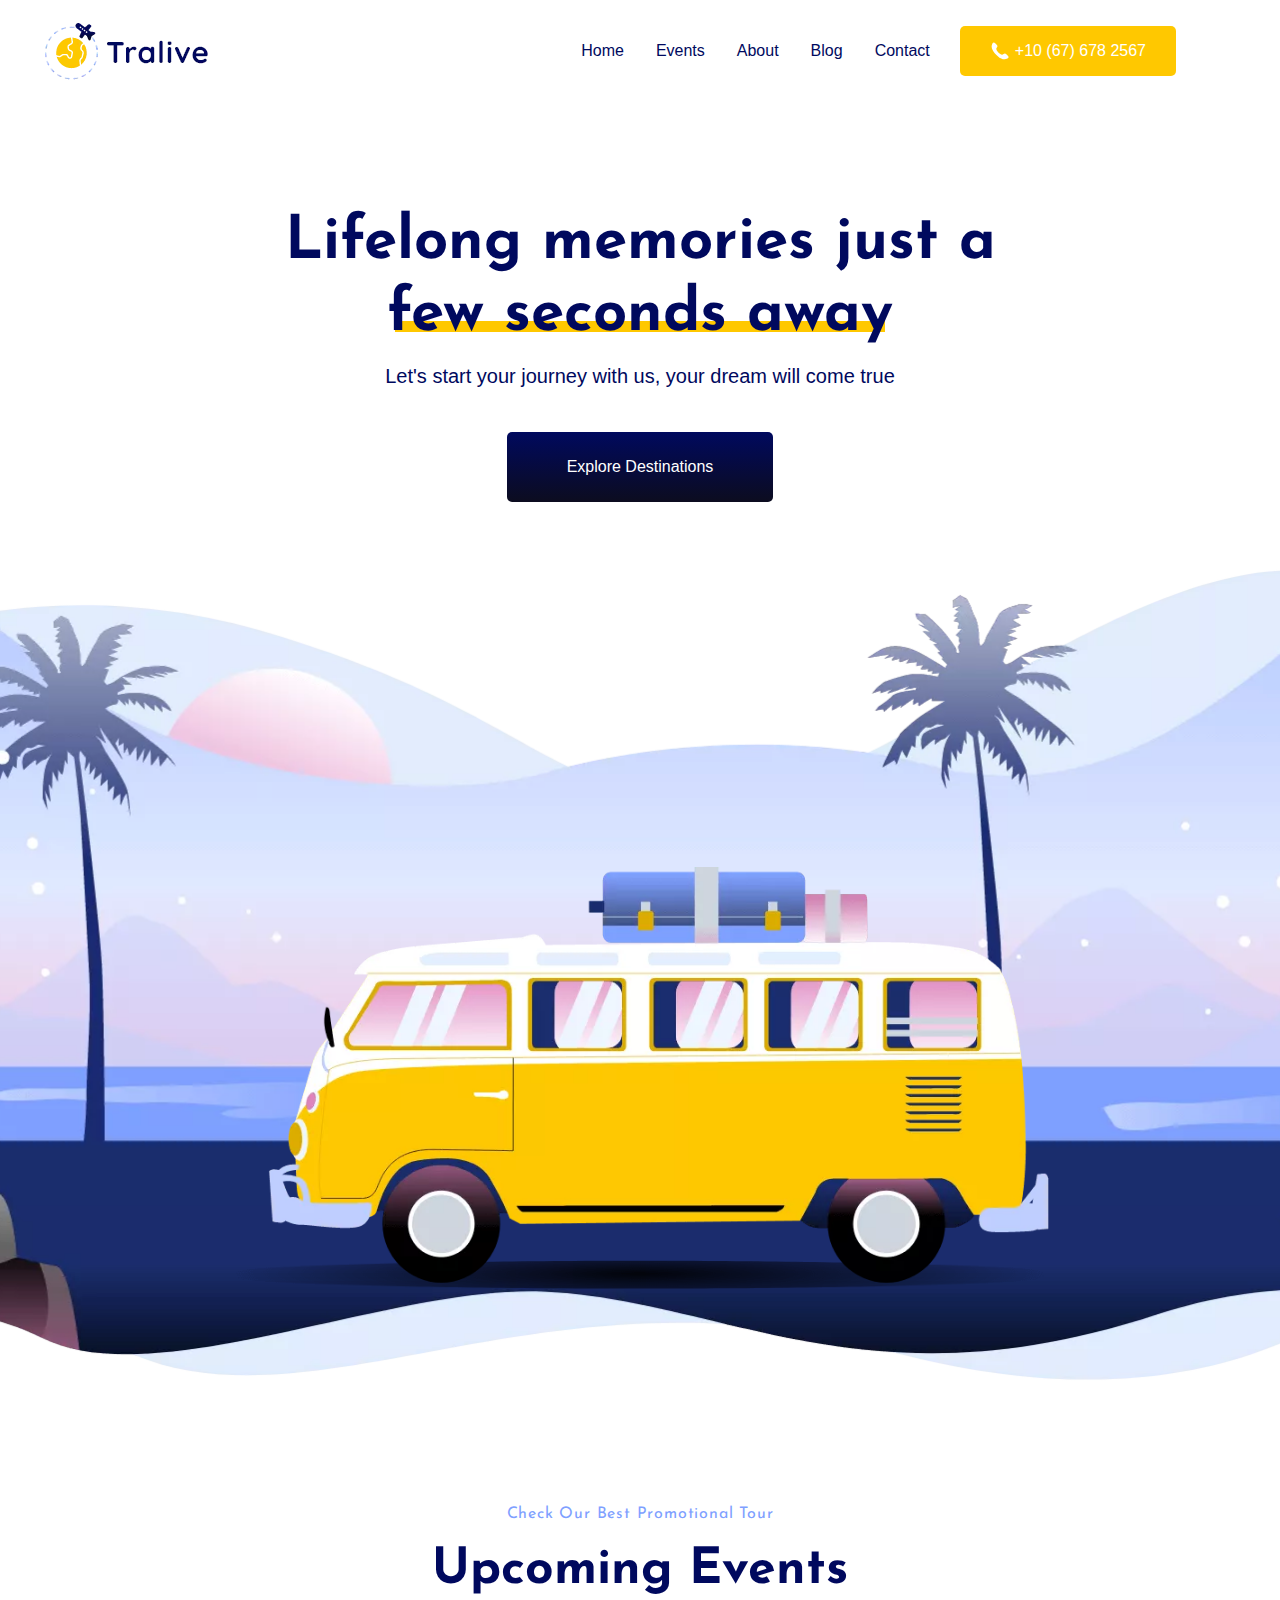
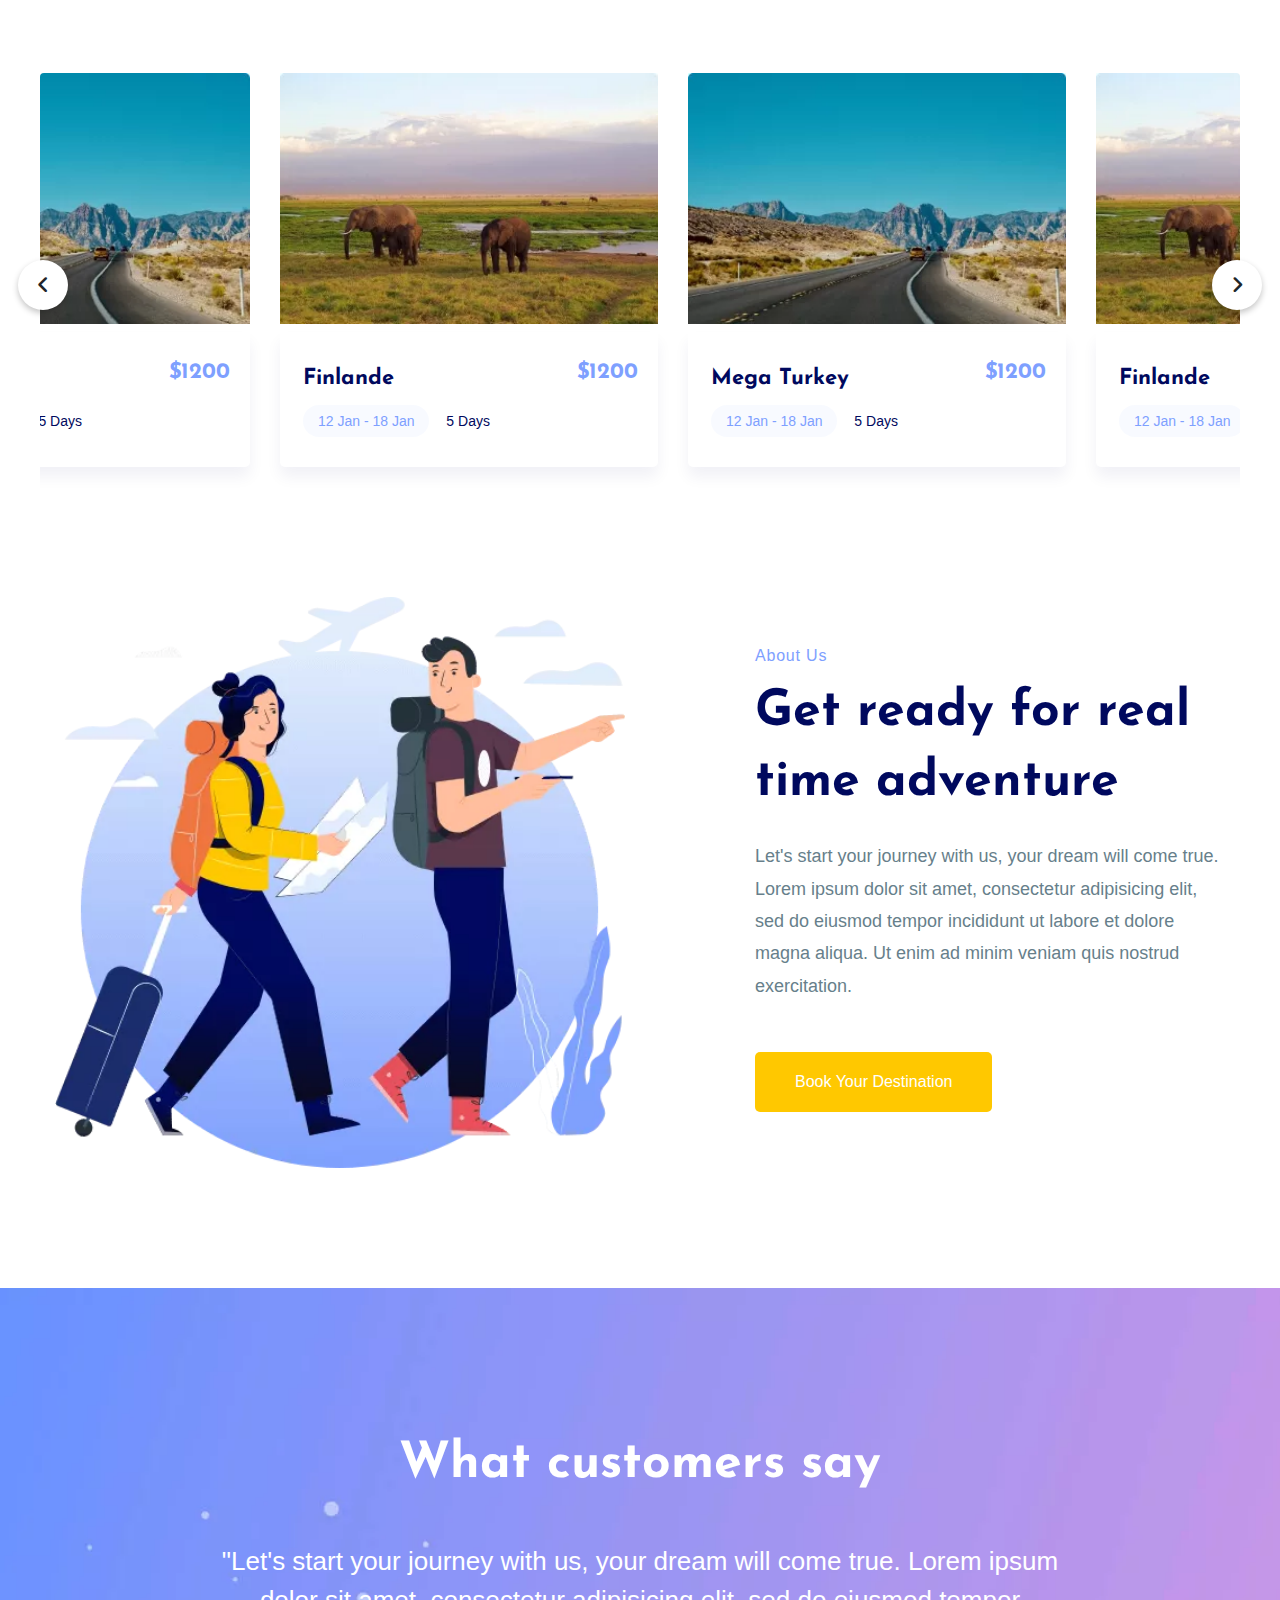
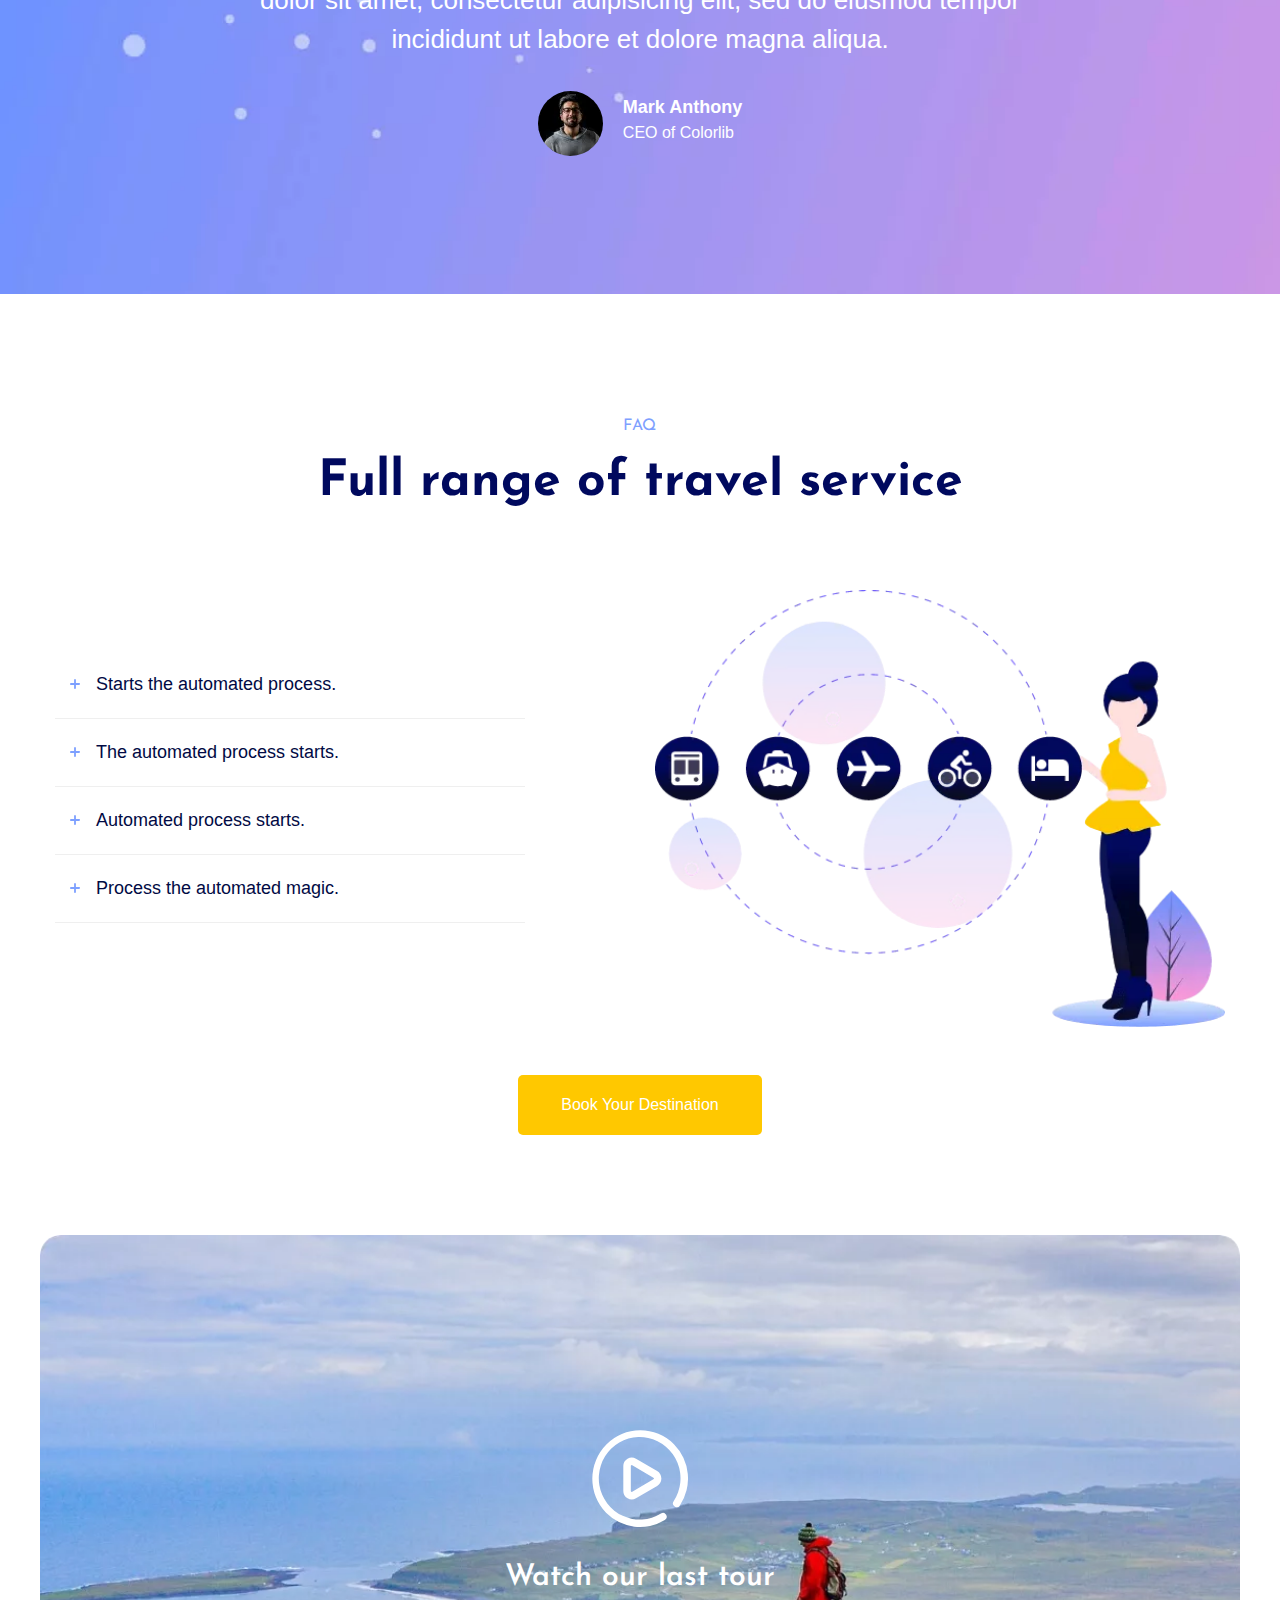
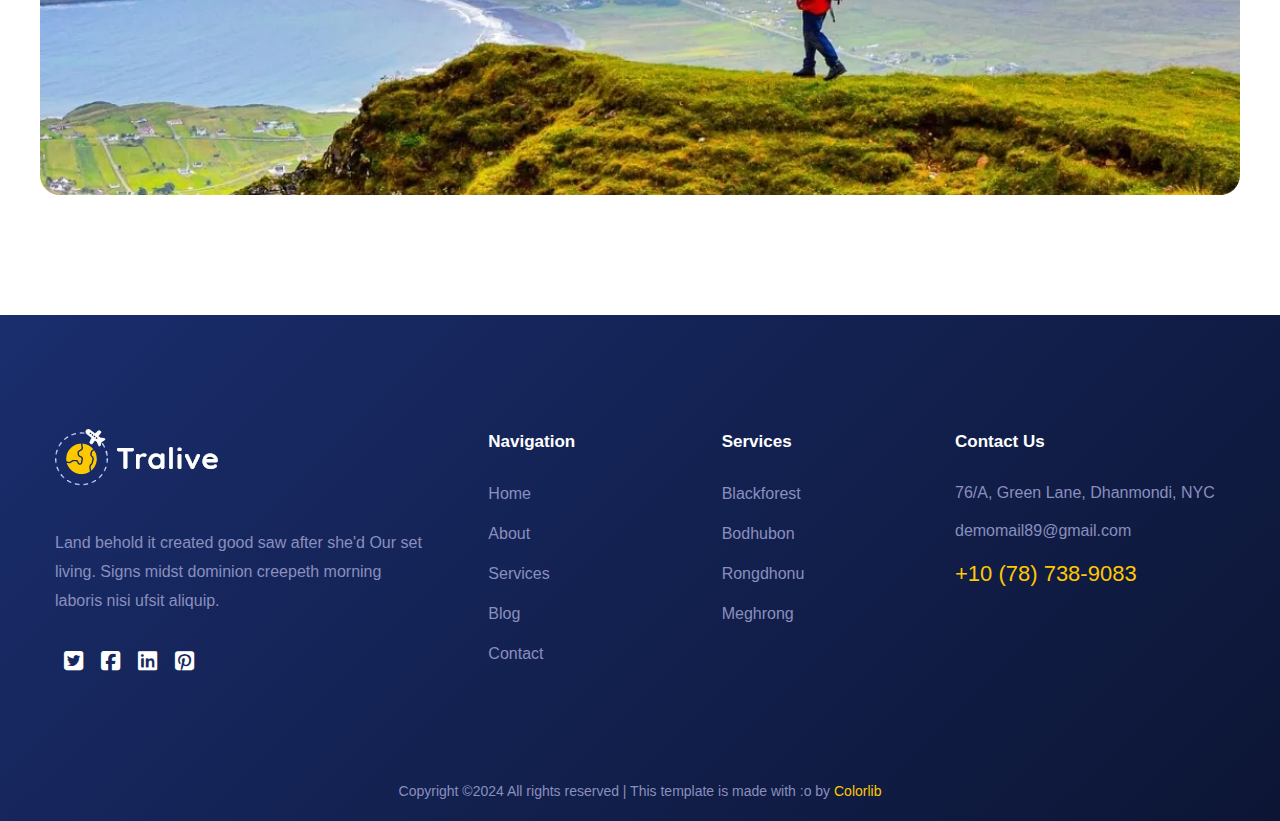
==== index.html @ 699eca8c "Add files via upload" ====
<!DOCTYPE html>
<html lang="en">
  <head>
    <meta charset="UTF-8" />
    <meta name="viewport" content="width=device-width, initial-scale=1.0" />
    <link rel="preconnect" href="https://fonts.googleapis.com" />
    <link rel="preconnect" href="https://fonts.gstatic.com" crossorigin />
    <link
      rel="stylesheet"
      href="https://cdnjs.cloudflare.com/ajax/libs/font-awesome/6.3.0/css/all.min.css"
    />
    <link
      href="https://fonts.googleapis.com/css2?family=Josefin+Sans:ital,wght@0,100..700;1,100..700&display=swap"
      rel="stylesheet"
    />
    <link rel="stylesheet" href="./assets/scss/main.css" />
    <title>Portfolio</title>
  </head>
  <body>
    <div class="mfp-bg"></div>
    <header>
      <div class="headerContainer">
        <div class="logoContainer">
          <img src="./assets/img/logo.png" alt="logo" />
        </div>
        <nav class="padding">
          <ul class="navigation">
            <li><a href="./index.html">Home</a></li>
            <li><a href="./events.html">Events</a></li>
            <li><a href="./about.html">About</a></li>
            <li><a href="./blog.html">Blog</a></li>
            <li><a href="./contact.html">Contact</a></li>
            <li class="buttonHeader">
              <a href="#" class="headerBtn"
                ><img
                  src="./assets/svg/phone.svg"
                  alt=""
                />+10 (67) 678 2567</a
              >
            </li>
          </ul>
        </nav>
      </div>
    </header>
    <main>
      <section class="hero">
        <div class="heroContent">
          <h1>
            Lifelong memories just a
            <div class="yellowBottom">few seconds away</div>
          </h1>
          <p>Let's start your journey with us, your dream will come true</p>
          <button class="btn sliderBtn">Explore Destinations</button>
        </div>
        <div class="slider">
          <div class="container">
            <div class="carSpace">
              <img src="./assets/img/car.png" alt="car" />
            </div>
          </div>
        </div>
        <div class="container">
          <div class="events">
            <div class="eventsTitle">
              <span>Check our best promotional tour</span>
              <h2>Upcoming Events</h2>
            </div>
            <div class="wrapper">
              <i id="left" class="fa-solid fa-angle-left"></i>
              <ul class="carousel">
                <li class="card">
                  <div class="swiperImg">
                    <img src="./assets/img/services1.jpg" alt="service" />
                  </div>
                  <div class="swiperContent">
                    <div class="swiperTop">
                      <h3>
                        <a href="./events.html">Mega Turkey</a>
                      </h3>
                      <span class="price">$1200</span>
                    </div>
                    <p>
                      <a href="#">12 Jan - 18 Jan</a>
                      5 Days
                    </p>
                  </div>
                </li>
                <li class="card">
                  <div class="swiperImg">
                    <img src="./assets/img/services2.jpg" alt="service" />
                  </div>
                  <div class="swiperContent">
                    <div class="swiperTop">
                      <h3>
                        <a href="./events.html">Finlande</a>
                      </h3>
                      <span class="price">$1200</span>
                    </div>
                    <p>
                      <a href="#">12 Jan - 18 Jan</a>
                      5 Days
                    </p>
                  </div>
                </li>
                <li class="card">
                  <div class="swiperImg">
                    <img src="./assets/img/services3.jpg" alt="service" />
                  </div>
                  <div class="swiperContent">
                    <div class="swiperTop">
                      <h3>
                        <a href="./events.html">Spitzberg</a>
                      </h3>
                      <span class="price">$1200</span>
                    </div>
                    <p>
                      <a href="#">12 Jan - 18 Jan</a>
                      5 Days
                    </p>
                  </div>
                </li>
                <li class="card">
                  <div class="swiperImg">
                    <img src="./assets/img/services1.jpg" alt="service" />
                  </div>
                  <div class="swiperContent">
                    <div class="swiperTop">
                      <h3>
                        <a href="./events.html">Mega Turkey</a>
                      </h3>
                      <span class="price">$1200</span>
                    </div>
                    <p>
                      <a href="#">12 Jan - 18 Jan</a>
                      5 Days
                    </p>
                  </div>
                </li>
                <li class="card">
                  <div class="swiperImg">
                    <img src="./assets/img/services2.jpg" alt="service" />
                  </div>
                  <div class="swiperContent">
                    <div class="swiperTop">
                      <h3>
                        <a href="./events.html">Finlande</a>
                      </h3>
                      <span class="price">$1200</span>
                    </div>
                    <p>
                      <a href="#">12 Jan - 18 Jan</a>
                      5 Days
                    </p>
                  </div>
                </li>
                <li class="card">
                  <div class="swiperImg">
                    <img src="./assets/img/services3.jpg" alt="service" />
                  </div>
                  <div class="swiperContent">
                    <div class="swiperTop">
                      <h3>
                        <a href="./events.html">Spitzberg</a>
                      </h3>
                      <span class="price">$1200</span>
                    </div>
                    <p>
                      <a href="#">12 Jan - 18 Jan</a>
                      5 Days
                    </p>
                  </div>
                </li>
                <li class="card">
                  <div class="swiperImg">
                    <img src="./assets/img/services1.jpg" alt="service" />
                  </div>
                  <div class="swiperContent">
                    <div class="swiperTop">
                      <h3>
                        <a href="./events.html">Mega Turkey</a>
                      </h3>
                      <span class="price">$1200</span>
                    </div>
                    <p>
                      <a href="#">12 Jan - 18 Jan</a>
                      5 Days
                    </p>
                  </div>
                </li>
                <li class="card">
                  <div class="swiperImg">
                    <img src="./assets/img/services2.jpg" alt="service" />
                  </div>
                  <div class="swiperContent">
                    <div class="swiperTop">
                      <h3>
                        <a href="./events.html">Finlande</a>
                      </h3>
                      <span class="price">$1200</span>
                    </div>
                    <p>
                      <a href="#">12 Jan - 18 Jan</a>
                      5 Days
                    </p>
                  </div>
                </li>
              </ul>
              <i id="right" class="fa-solid fa-angle-right"></i>
            </div>
          </div>
        </div>
      </section>
      <section class="about">
        <div class="container">
          <div class="aboutImgContainer padding">
            <img src="./assets/img/about.png" alt="" />
          </div>
          <div class="aboutContent padding">
            <div class="sectionTitle">
              <span>About Us</span>
              <h2>Get ready for real time adventure</h2>
            </div>
            <div class="sectionCaption">
              <p>
                Let's start your journey with us, your dream will come true.
                Lorem ipsum dolor sit amet, consectetur adipisicing elit, sed do
                eiusmod tempor incididunt ut labore et dolore magna aliqua. Ut
                enim ad minim veniam quis nostrud exercitation.
              </p>
              <a href="./about.html" class="btn aboutBtn"
                >Book Your Destination</a
              >
            </div>
          </div>
        </div>
      </section>
      <section class="testimonial">
        <div class="container">
          <div class="itemPerson">
            <div class="testimonialTop">
              <h2>What customers say</h2>
              <p>
                "Let's start your journey with us, your dream will come true.
                Lorem ipsum dolor sit amet, consectetur adipisicing elit, sed do
                eiusmod tempor incididunt ut labore et dolore magna aliqua.
              </p>
            </div>
            <div class="testimonialPerson">
              <div class="personContainer">
                <img src="./assets/img/founder-img.png" alt="person" />
              </div>
              <div class="personText">
                <span>Mark Anthony</span>
                <p>CEO of Colorlib</p>
              </div>
            </div>
          </div>
        </div>
      </section>
      <section class="faq">
        <div class="container">
          <div class="faqTop"> 
            <span>FAQ</span>
            <h2>Full range of travel service</h2>
          </div>
          <div class="faqBottom">
            <div class="collapses padding">
              <a class="collapsible"><img src="./assets/svg/plus-svgrepo-com.svg" class="plus" alt="plus"><img src="./assets/svg/minus.svg" alt="plus" class="icon">Starts the automated process.</a>
              <div class="content">
                <p>
                  The automated process starts as soon as
                  your clothes go into the machine. Duis cursus, mi
                  quis viverra ornare.
                </p>
              </div>
              <a class="collapsible"><img src="./assets/svg/plus-svgrepo-com.svg" class="plus" alt="plus"><img src="./assets/svg/minus.svg" alt="plus" class="icon">The automated process starts.</a>
              <div class="content">
                <p>
                  The automated process starts as soon as
                  your clothes go into the machine. Duis cursus, mi
                  quis viverra ornare.
                </p>
              </div>
              <a class="collapsible"><img src="./assets/svg/plus-svgrepo-com.svg" class="plus" alt="plus"><img src="./assets/svg/minus.svg" alt="plus" class="icon">Automated process starts.</a>
              <div class="content">
                <p>
                  The automated process starts as soon as
                  your clothes go into the machine. Duis cursus, mi
                  quis viverra ornare.
                </p>
              </div>
              <a class="collapsible"><img src="./assets/svg/plus-svgrepo-com.svg" class="plus" alt="plus"><img src="./assets/svg/minus.svg" alt="plus" class="icon">Process the automated magic.</a>
              <div class="content">
                <p>
                  The automated process starts as soon as
                  your clothes go into the machine. Duis cursus, mi
                  quis viverra ornare.
                </p>
              </div>
            </div>
            <div class="faqBg padding">
              <img src="./assets/img/about2.png" alt="faqBg">
            </div>
          </div>
          <div class="faqBtn">
            <a href="./about.html" class="btn aboutBtn">Book Your Destination</a>
          </div>
        </div>
      </section>
      <section class="video">
        <iframe id="videoFrame" title="YouTube video player" frameborder="0" allow="accelerometer; autoplay; clipboard-write; encrypted-media; gyroscope; picture-in-picture; web-share" allowfullscreen></iframe>        <div class="container">
          <div class="videoContainer">
            <div class="videoContent">
              <div class="videoIcon">
                <img class="videoImg" src="./assets/svg/play-butto.svg" alt="play" >
              </div>
              <h3>Watch our last tour</h3>
            </div>
          </div>
        </div>
      </section>
      <footer>
        <div class="container">
          <div class="footerTop">
            <div class="footerFirst padding">
              <div class="footerFirstTop">
                <div class="logoFooterContainer">
                  <img src="./assets/img/logo2_footer.png" alt="logo" />
                </div>
                <p>
                  Land behold it created good saw after she'd Our set living.
                  Signs midst dominion creepeth morning laboris nisi ufsit
                  aliquip.
                </p>
              </div>
              <nav class="footerSocials">
                <ul>
                  <li>
                    <a href="#"><i class="fab fa-twitter-square"></i></a>
                  </li>
                  <li>
                    <a href="#"><i class="fab fa-facebook-square"></i></a>
                  </li>
                  <li>
                    <a href="#"><i class="fab fa-linkedin"></i></a>
                  </li>
                  <li>
                    <a href="#"><i class="fab fa-pinterest-square"></i></a>
                  </li>
                </ul>
              </nav>
            </div>
            <div class="footerMiddle footerSecond padding">
              <h4>Navigation</h4>
              <nav>
                <ul>
                  <li><a href="#">Home</a></li>
                  <li><a href="#">About</a></li>
                  <li><a href="#">Services</a></li>
                  <li><a href="#">Blog</a></li>
                  <li><a href="#">Contact</a></li>
                </ul>
              </nav>
            </div>
            <div class="footerMiddle footerThird padding">
              <h4>Services</h4>
              <nav>
                <ul>
                  <li><a href="#">Blackforest</a></li>
                  <li><a href="#">Bodhubon</a></li>
                  <li><a href="#">Rongdhonu</a></li>
                  <li><a href="#">Meghrong</a></li>
                </ul>
              </nav>
            </div>
            <div class="footerLast padding">
              <div class="footerTitle">
                <h4>Contact Us</h4>
                <p>76/A, Green Lane, Dhanmondi, NYC</p>
                <p>demomail89@gmail.com</p>
                <a href="#">+10 (78) 738-9083</a>
              </div>
            </div>
          </div>
          <div class="footerBottom padding">
            <div class="container">
              <p>
                Copyright ©2024 All rights reserved | This template is made with
                :o by <a href="#">Colorlib</a>
              </p>
            </div>
          </div>
        </div>
      </footer>
    </main>
    <script src="./assets/js/collapse.js"></script>
    <script src="./assets/js/main.js"></script>
  </body>
</html>
---- assets/scss/main.css ----
* {
  margin: 0;
  padding: 0;
  box-sizing: border-box;
  list-style: none;
  text-decoration: none;
  font-family: "Josefin Sans", sans-serif;
}

body {
  font-size: 1rem;
  font-weight: 400;
  line-height: 1.5;
  color: #212529;
}

.padding {
  padding: 0 15px;
}

h4 {
  font-family: "Roboto", sans-serif;
}

p {
  font-family: "Roboto", sans-serif;
  color: #677F8B;
  font-size: 16px;
  line-height: 30px;
  margin-bottom: 15px;
  font-weight: normal;
  line-height: 1.4;
}

a {
  font-family: "Roboto", sans-serif;
}

.container {
  width: 100%;
  padding: 0 15px;
}
@media (min-width: 576px) {
  .container {
    max-width: 540px;
    padding: 0 0;
  }
}
@media (min-width: 768px) {
  .container {
    max-width: 720px;
  }
}
@media (min-width: 992px) {
  .container {
    max-width: 960px;
  }
}
@media (min-width: 1200px) {
  .container {
    max-width: 1200px;
  }
}

header .headerContainer {
  padding: 10px 15px;
  display: flex;
  justify-content: space-between;
  align-items: center;
}
@media (min-width: 767px) {
  header .headerContainer {
    padding: 10px 65px;
  }
}
@media (min-width: 991px) {
  header .headerContainer {
    padding: 0 30px;
  }
}
@media (min-width: 1200px) {
  header .headerContainer {
    padding: 0 45px;
  }
}
header .headerContainer .logoContainer {
  width: 16.6666666667%;
  display: flex;
  align-items: center;
}
header .headerContainer nav {
  width: 83.3333333333%;
}
header .headerContainer nav .navigation {
  justify-content: end;
  margin-right: 30px;
  align-items: center;
  display: none;
}
@media (min-width: 991px) {
  header .headerContainer nav .navigation {
    display: flex;
  }
}
header .headerContainer nav .navigation li {
  margin: 0 14px;
}
header .headerContainer nav .navigation li a {
  color: #00095E;
  font-weight: 500;
  padding: 39px 2px;
  display: block;
  font-size: 16px;
  transition: all 0.3s ease-out 0s;
}
header .headerContainer nav .navigation li .headerBtn {
  display: flex !important;
  align-items: center !important;
  gap: 5px;
  color: #fff !important;
  font-size: 16px !important;
  font-weight: 500 !important;
  border-radius: 5px;
  padding: 13px 30px !important;
  background: #FFC800;
}
header .headerContainer nav .navigation li .headerBtn img {
  filter: invert(100%);
  width: 20px;
  height: 20px;
}

.hero {
  display: flex;
  justify-content: center;
  align-items: center;
  flex-direction: column;
}
.hero .heroContent {
  padding-top: 105px;
  text-align: center;
  width: 80%;
}
.hero .heroContent h1 {
  color: #00095E;
  font-size: 22px;
  font-weight: 700;
  margin-bottom: 1px;
  line-height: 1.3;
}
@media (min-width: 575px) {
  .hero .heroContent h1 {
    font-size: 40px;
    line-height: 1.4;
  }
}
@media (min-width: 991px) {
  .hero .heroContent h1 {
    font-size: 50px;
    line-height: 1.2;
  }
}
@media (min-width: 1200px) {
  .hero .heroContent h1 {
    font-size: 60px;
  }
}
.hero .heroContent h1 .yellowBottom {
  position: relative;
  display: inline-block;
  margin-bottom: 0.5rem;
  margin-left: 0;
}
.hero .heroContent h1 .yellowBottom::before {
  position: absolute;
  content: "";
  height: 11px;
  background: #FFC800;
  width: 97%;
  display: inline-block;
  top: 58%;
  z-index: -1;
  text-align: center;
  left: 0;
  right: 0;
  margin: 0 auto;
}
.hero .heroContent p {
  font-size: 15px;
  color: #00095E;
  margin-bottom: 40px;
  font-weight: 400;
  line-height: 1.6;
  font-family: "Roboto", sans-serif;
}
@media (min-width: 575px) {
  .hero .heroContent p {
    font-size: 20px;
  }
}
.hero .heroContent .sliderBtn {
  background: linear-gradient(to bottom, #00095e 0%, #0c0c1f 100%);
  padding: 35px 60px;
}
.hero .slider {
  width: 100%;
  background-image: url(../img/h1_hero1.png);
  background-repeat: no-repeat;
  background-position: top center;
  background-size: cover;
  height: 300px;
  display: flex;
  justify-content: center;
  align-items: end;
}
@media (min-width: 767px) {
  .hero .slider {
    height: 400px;
  }
}
@media (min-width: 991px) {
  .hero .slider {
    height: 550px;
  }
}
@media (min-width: 1200px) {
  .hero .slider {
    height: 880px;
  }
}
.hero .slider .container {
  width: 66.6666666667%;
}
.hero .slider .container .carSpace {
  animation: nudge 10s linear infinite alternate;
  padding-bottom: 10%;
}
.hero .slider .container .carSpace img {
  width: 100%;
}

@keyframes nudge {
  0%, 100% {
    transform: translate(0, 0);
  }
  50% {
    transform: translate(-100px, 0);
  }
  80% {
    transform: translate(100px, 0);
  }
}
.btn {
  background: #FFC800;
  font-family: "Roboto", sans-serif;
  text-transform: inherit !important;
  padding: 30px 43px;
  color: #fff !important;
  cursor: pointer;
  display: inline-block;
  font-size: 16px !important;
  font-weight: 500 !important;
  border-radius: 5px;
  line-height: 1;
  line-height: 0;
  cursor: pointer;
  transition: color 0.4s linear;
  position: relative;
  z-index: 1;
  border: 0;
  overflow: hidden;
}

.container {
  display: flex;
  justify-content: center;
}
.container .events {
  width: 100%;
  display: flex;
  flex-direction: column;
  padding-top: 120px;
  padding-bottom: 100px;
}
.container .events .eventsTitle {
  display: flex;
  align-items: center;
  flex-direction: column;
  margin-bottom: 45px;
}
.container .events .eventsTitle span {
  color: #7EA0FF;
  font-size: 16px;
  font-weight: 400;
  margin-bottom: 10px;
  text-transform: capitalize;
  display: inline-block;
  letter-spacing: 0.05em;
}
.container .events .eventsTitle h2 {
  font-size: 50px;
  display: block;
  font-weight: 700;
  line-height: 1.4;
  margin-bottom: 22px;
  color: #00095E;
}

.container .events .wrapper {
  position: relative;
}
.container .events .wrapper i {
  top: 50%;
  height: 50px;
  width: 50px;
  cursor: pointer;
  font-size: 1.25rem;
  position: absolute;
  text-align: center;
  line-height: 50px;
  background: #fff;
  border-radius: 50%;
  box-shadow: 0 3px 6px rgba(0, 0, 0, 0.23);
  transform: translateY(-50%);
  transition: transform 0.1s linear;
}
.container .events .wrapper i:active {
  transform: translateY(-50%) scale(0.85);
}
.container .events .wrapper i:first-child {
  left: -22px;
  z-index: 999;
}
.container .events .wrapper i:last-child {
  right: -22px;
}
.container .events .wrapper .carousel {
  display: grid;
  grid-auto-flow: column;
  overflow-x: auto;
  scroll-snap-type: x mandatory;
  gap: 30px;
  border-radius: 4px;
  scroll-behavior: smooth;
  scrollbar-width: none;
  grid-auto-columns: 100%;
}
@media (min-width: 767px) {
  .container .events .wrapper .carousel {
    grid-auto-columns: 50%;
  }
}
@media (min-width: 991px) {
  .container .events .wrapper .carousel {
    grid-auto-columns: calc(33.3333333333% - 22px);
  }
}
.container .events .wrapper .carousel .card {
  scroll-snap-align: start;
  margin-bottom: 30px !important;
  background: #fff;
  cursor: pointer;
  flex-direction: column;
}
.container .events .wrapper .carousel .card .swiperImg {
  border-radius: 5px 5px 0px 0px;
}
.container .events .wrapper .carousel .card .swiperImg img {
  width: 100%;
  background-size: cover;
  transform: scale(1);
}
.container .events .wrapper .carousel .card .swiperContent {
  border-radius: 0px 0px 5px 5px;
  padding: 30px 20px 30px 23px;
  box-shadow: 0 10px 15px rgba(0, 9, 94, 0.06);
  transition: all 0.3s ease-out 0s;
}
.container .events .wrapper .carousel .card .swiperContent .swiperTop {
  display: flex;
  justify-content: space-between;
}
.container .events .wrapper .carousel .card .swiperContent .swiperTop h3 {
  font-family: "Josefin Sans", sans-serif;
  color: #00095E;
  margin-top: 0px;
  font-style: normal;
  font-weight: 500;
}
.container .events .wrapper .carousel .card .swiperContent .swiperTop h3 a {
  color: #00095E;
  font-family: "Josefin Sans", sans-serif;
  font-size: 22px;
  font-weight: 700;
  margin-bottom: 10px;
  display: block;
}
.container .events .wrapper .carousel .card .swiperContent .swiperTop .price {
  font-size: 22px;
  font-weight: 700;
  color: #7EA0FF;
  line-height: 1;
}
.container .events .wrapper .carousel .card .swiperContent p {
  color: #00095E;
  font-size: 14px;
  font-weight: 500;
  margin: 0;
  padding: 0;
  line-height: 1.4;
}
.container .events .wrapper .carousel .card .swiperContent p a {
  color: #7EA0FF;
  background: rgba(126, 160, 255, 0.05);
  font-size: 14px;
  display: inline-block;
  font-weight: 500;
  line-height: 1;
  margin: 0;
  padding: 9px 15px;
  border-radius: 19px;
  margin-right: 13px;
}

.about {
  display: flex;
  justify-content: center;
  padding-bottom: 120px;
}
.about .container {
  display: flex;
  flex-direction: column;
  flex-wrap: wrap;
  justify-content: space-between;
  align-items: center;
  gap: 30px;
}
@media (min-width: 991px) {
  .about .container {
    flex-direction: row;
    gap: 0;
  }
}
.about .container .aboutImgContainer {
  width: 100%;
  display: flex;
  justify-content: center;
}
@media (min-width: 991px) {
  .about .container .aboutImgContainer {
    width: 50%;
  }
}
.about .container .aboutImgContainer img {
  width: 83.3333333333%;
}
@media (min-width: 991px) {
  .about .container .aboutImgContainer img {
    width: 100%;
  }
}
.about .container .aboutContent {
  width: 100%;
}
@media (min-width: 991px) {
  .about .container .aboutContent {
    width: 50%;
  }
}
@media (min-width: 1200px) {
  .about .container .aboutContent {
    width: 41.6666666667%;
  }
}
.about .container .aboutContent .sectionTitle span {
  color: #7EA0FF;
  font-size: 16px;
  font-weight: 400;
  margin-bottom: 10px;
  text-transform: capitalize;
  display: inline-block;
  letter-spacing: 0.05em;
  font-family: "Roboto", sans-serif;
}
.about .container .aboutContent .sectionTitle h2 {
  font-size: 24px;
  display: block;
  font-weight: 700;
  line-height: 1.4;
  margin-bottom: 22px;
  color: #00095E;
}
@media (min-width: 575px) {
  .about .container .aboutContent .sectionTitle h2 {
    font-size: 31px;
  }
}
@media (min-width: 767px) {
  .about .container .aboutContent .sectionTitle h2 {
    font-size: 43px;
  }
}
@media (min-width: 991px) {
  .about .container .aboutContent .sectionTitle h2 {
    font-size: 41px;
  }
}
@media (min-width: 1200px) {
  .about .container .aboutContent .sectionTitle h2 {
    font-size: 50px;
  }
}
.about .container .aboutContent .sectionCaption p {
  font-size: 18px;
  font-weight: 400;
  line-height: 1.8;
  margin-bottom: 50px;
  font-family: "Roboto", sans-serif;
  color: #677F8B;
}
.about .container .aboutContent .sectionCaption .aboutBtn {
  padding: 30px 40px;
}

.testimonial {
  background-image: url(../img/section_bg1.jpg);
  background-size: cover;
  background-repeat: no-repeat;
  position: relative;
  padding-top: 90px;
  padding-bottom: 70px;
  display: flex;
  justify-content: center;
  align-items: center;
}
@media (min-width: 768px) {
  .testimonial {
    padding-top: 139px;
    padding-bottom: 130px;
  }
}
.testimonial .container {
  display: flex;
  justify-content: center;
}
.testimonial .container .itemPerson {
  width: 80%;
  text-align: center;
  display: flex;
  justify-content: center;
  flex-direction: column;
  align-items: center;
}
.testimonial .container .itemPerson .testimonialTop {
  align-items: center;
  justify-content: center;
  display: flex;
  flex-direction: column;
}
.testimonial .container .itemPerson .testimonialTop h2 {
  font-size: 29px;
  margin-bottom: 20px;
  font-weight: 700;
  color: #fff;
}
@media (min-width: 575px) {
  .testimonial .container .itemPerson .testimonialTop h2 {
    font-size: 42px;
    margin-bottom: 30px;
  }
}
@media (min-width: 767px) {
  .testimonial .container .itemPerson .testimonialTop h2 {
    font-size: 50px;
    margin-bottom: 30px;
  }
}
@media (min-width: 991px) {
  .testimonial .container .itemPerson .testimonialTop h2 {
    margin-bottom: 40px;
  }
}
.testimonial .container .itemPerson .testimonialTop p {
  font-family: "Roboto", sans-serif;
  line-height: 1.5;
  margin-bottom: 32px;
  font-size: 15px;
  color: #fff;
  font-weight: 400;
  padding: 0px;
  margin-bottom: 30px;
}
@media (min-width: 767px) {
  .testimonial .container .itemPerson .testimonialTop p {
    font-size: 18px;
    margin-bottom: 40px;
    padding: 0 50px;
  }
}
@media (min-width: 991px) {
  .testimonial .container .itemPerson .testimonialTop p {
    font-size: 20px;
    margin-bottom: 32px;
  }
}
@media (min-width: 1200px) {
  .testimonial .container .itemPerson .testimonialTop p {
    font-size: 26px;
  }
}
.testimonial .container .itemPerson .testimonialPerson {
  display: flex;
  align-items: center;
}
.testimonial .container .itemPerson .testimonialPerson .personText {
  margin-left: 20px;
  text-align: left;
}
.testimonial .container .itemPerson .testimonialPerson .personText span {
  font-family: "Roboto", sans-serif;
  color: #fff;
  font-size: 26px;
  font-weight: 600;
  text-align: left;
}
@media (min-width: 575px) {
  .testimonial .container .itemPerson .testimonialPerson .personText span {
    font-size: 18px;
  }
}
.testimonial .container .itemPerson .testimonialPerson .personText p {
  color: #fff;
  width: 100%;
  font-weight: 500;
  line-height: 1.5;
  font-family: "Roboto", sans-serif;
  margin-bottom: 15px;
  font-size: 16px;
}

footer {
  display: flex;
  justify-content: center;
  background: linear-gradient(135deg, #1a2d6d 0%, #0c1534 100%);
}
footer .container {
  display: flex;
  flex-wrap: wrap;
}
footer .container .footerTop {
  display: flex;
  flex-wrap: wrap;
  justify-content: space-between;
  padding-top: 114px;
  padding-bottom: 45px;
}
footer .container .footerTop .footerFirst {
  width: 100%;
}
@media (min-width: 576px) {
  footer .container .footerTop .footerFirst {
    width: 66.6666666667%;
  }
}
@media (min-width: 768px) {
  footer .container .footerTop .footerFirst {
    width: 50%;
  }
}
@media (min-width: 992px) {
  footer .container .footerTop .footerFirst {
    width: 33.3333333333%;
  }
}
footer .container .footerTop .footerFirst .footerFirstTop .logoFooterContainer {
  margin-bottom: 35px;
}
footer .container .footerTop .footerFirst .footerFirstTop p {
  color: #8a8fbe;
  font-size: 16px;
  margin-bottom: 21px;
  line-height: 1.8;
}
footer .container .footerTop .footerFirst nav ul {
  display: flex;
}
footer .container .footerTop .footerFirst nav ul a {
  color: #fff;
  font-size: 22px;
  display: inline-block;
  text-align: center;
  padding: 9px;
  position: relative;
  top: 0;
  transition: all 0.4s ease-out 0s;
}
footer .container .footerTop .footerMiddle h4 {
  font-family: "Roboto", sans-serif;
  color: #fff;
  font-size: 17px;
  margin-bottom: 28px;
  font-weight: 700;
}
footer .container .footerTop .footerMiddle nav ul {
  display: flex;
  flex-direction: column;
}
footer .container .footerTop .footerMiddle nav ul li {
  margin-bottom: 15px;
}
footer .container .footerTop .footerMiddle nav ul li a {
  color: #8a8fbe;
  font-weight: 400;
  font-size: 16px;
  -webkit-text-decoration: underline transparent;
          text-decoration: underline transparent;
  transition: all 0.3s ease-out 0s;
}
footer .container .footerTop .footerSecond {
  width: 100%;
}
@media (min-width: 576px) {
  footer .container .footerTop .footerSecond {
    width: 50%;
  }
}
@media (min-width: 768px) {
  footer .container .footerTop .footerSecond {
    width: 33.3333333333%;
  }
}
@media (min-width: 992px) {
  footer .container .footerTop .footerSecond {
    width: 16.6666666667%;
  }
}
footer .container .footerTop .footerThird {
  width: 100%;
}
@media (min-width: 576px) {
  footer .container .footerTop .footerThird {
    width: 50%;
  }
}
@media (min-width: 768px) {
  footer .container .footerTop .footerThird {
    width: 33.3333333333%;
  }
}
@media (min-width: 992px) {
  footer .container .footerTop .footerThird {
    width: 16.6666666667%;
  }
}
footer .container .footerTop .footerLast {
  width: 100%;
  margin-bottom: 50px;
}
@media (min-width: 576px) {
  footer .container .footerTop .footerLast {
    width: 100%;
  }
}
@media (min-width: 768px) {
  footer .container .footerTop .footerLast {
    width: 33.3333333333%;
  }
}
@media (min-width: 992px) {
  footer .container .footerTop .footerLast {
    width: 25%;
  }
}
footer .container .footerTop .footerLast .footerTitle h4 {
  color: #fff;
  font-size: 17px;
  margin-bottom: 28px;
  font-weight: 700;
}
footer .container .footerTop .footerLast .footerTitle p {
  color: #8A8FBE;
  font-size: 16px;
  margin-bottom: 15px;
}
footer .container .footerTop .footerLast .footerTitle a {
  font-family: "Roboto", sans-serif;
  font-size: 22px !important;
  color: #FFC800 !important;
  margin-bottom: 0px;
  font-weight: 400 !important;
  display: block;
}
footer .container .footerBottom {
  padding-top: 45px;
  padding-bottom: 1px;
  width: 100%;
}
footer .container .footerBottom .container {
  display: flex;
  justify-content: center;
}
footer .container .footerBottom .container p {
  color: #8A8FBE;
  font-weight: 400;
  font-size: 14px;
  line-height: 2;
}
footer .container .footerBottom .container p a {
  color: #FFC800;
}

.faq {
  padding-top: 120px;
  padding-bottom: 100px;
  display: flex;
  justify-content: center;
}
.faq .container {
  display: flex;
  flex-direction: column;
  justify-content: space-between;
}
.faq .container .faqTop {
  text-align: center;
}
.faq .container .faqTop span {
  color: #7EA0FF;
  font-size: 16px;
  font-weight: 400;
  margin-bottom: 10px;
  text-transform: capitalize;
  display: inline-block;
  letter-spacing: 0.05em;
}
.faq .container .faqTop h2 {
  font-size: 24px;
  display: block;
  font-weight: 700;
  line-height: 1.4;
  margin-bottom: 22px;
  color: #00095E;
}
@media (min-width: 575px) {
  .faq .container .faqTop h2 {
    font-size: 31px;
  }
}
@media (min-width: 767px) {
  .faq .container .faqTop h2 {
    font-size: 43px;
  }
}
@media (min-width: 991px) {
  .faq .container .faqTop h2 {
    font-size: 41px;
  }
}
@media (min-width: 1200px) {
  .faq .container .faqTop h2 {
    font-size: 50px;
  }
}
.faq .container .faqBottom {
  display: flex;
  flex-wrap: wrap;
  justify-content: space-between;
}
.faq .container .faqBottom .faqBg {
  width: 100%;
  padding-top: 50px;
}
@media (min-width: 768px) {
  .faq .container .faqBottom .faqBg {
    width: 83.3333333333%;
  }
}
@media (min-width: 992px) {
  .faq .container .faqBottom .faqBg {
    width: 50%;
  }
}
@media (min-width: 1200px) {
  .faq .container .faqBottom .faqBg {
    width: 50%;
  }
}
.faq .container .faqBottom .faqBg img {
  width: 100%;
}
.faq .container .faqBottom .collapses {
  width: 100%;
  display: flex;
  flex-direction: column;
  justify-content: center;
}
@media (min-width: 768px) {
  .faq .container .faqBottom .collapses {
    width: 83.3333333333%;
  }
}
@media (min-width: 992px) {
  .faq .container .faqBottom .collapses {
    width: 50%;
  }
}
@media (min-width: 1200px) {
  .faq .container .faqBottom .collapses {
    width: 41.6666666667%;
  }
}
.faq .container .faqBottom .collapses .collapsible {
  background-color: transparent;
  color: #010A44;
  font-size: 16px;
  padding: 20px 15px 20px 41px;
  display: block;
  text-decoration: none;
  border-bottom: 1px solid #EFEFEF !important;
  font-size: 18px;
  cursor: pointer;
  position: relative;
}
.faq .container .faqBottom .collapses .collapsible .plus {
  position: absolute;
  width: 10px;
  top: 28px;
  left: 15px;
}
.faq .container .faqBottom .collapses .collapsible .icon {
  position: absolute;
  width: 10px;
  top: 28px;
  left: 15px;
}
.faq .container .faqBottom .collapses .content {
  display: none;
  overflow: hidden;
  padding: 20px 15px 20px 41px;
  transition: max-height 0.5s ease;
}
.faq .container .faqBtn {
  display: flex;
  margin-top: 40px;
  justify-content: center;
}

.collapsible.hideAfter::after {
  display: none;
}

.video {
  padding-bottom: 120px;
  display: flex;
  justify-content: center;
  position: relative;
}
.video iframe {
  position: absolute;
  z-index: 2000;
  width: 100%;
  height: 100vh;
  display: none;
}
.video .container .videoContainer {
  background-image: url(../img/video-bg.jpg);
  height: 350px;
  width: 100%;
  background-repeat: no-repeat;
  background-size: cover;
  position: relative;
  display: flex;
  justify-content: center;
  align-items: center;
  border-radius: 20px;
}
@media (min-width: 767px) {
  .video .container .videoContainer {
    height: 450px;
  }
}
@media (min-width: 991px) {
  .video .container .videoContainer {
    height: 560px;
  }
}
.video .container .videoContainer .videoContent {
  display: flex;
  flex-direction: column;
  align-items: center;
  justify-content: center;
}
.video .container .videoContainer .videoContent .videoIcon {
  margin-bottom: 20px;
  display: block;
  cursor: pointer;
}
.video .container .videoContainer .videoContent h3 {
  color: #fff;
  font-weight: 600;
  font-size: 30px;
}

.mfp-bg {
  top: 0;
  left: 0;
  width: 100%;
  height: 100%;
  z-index: 1042;
  overflow: hidden;
  position: fixed;
  background: #4A3600;
  opacity: 0.6;
  height: 5824px;
  position: absolute;
  display: none;
}/*# sourceMappingURL=main.css.map */
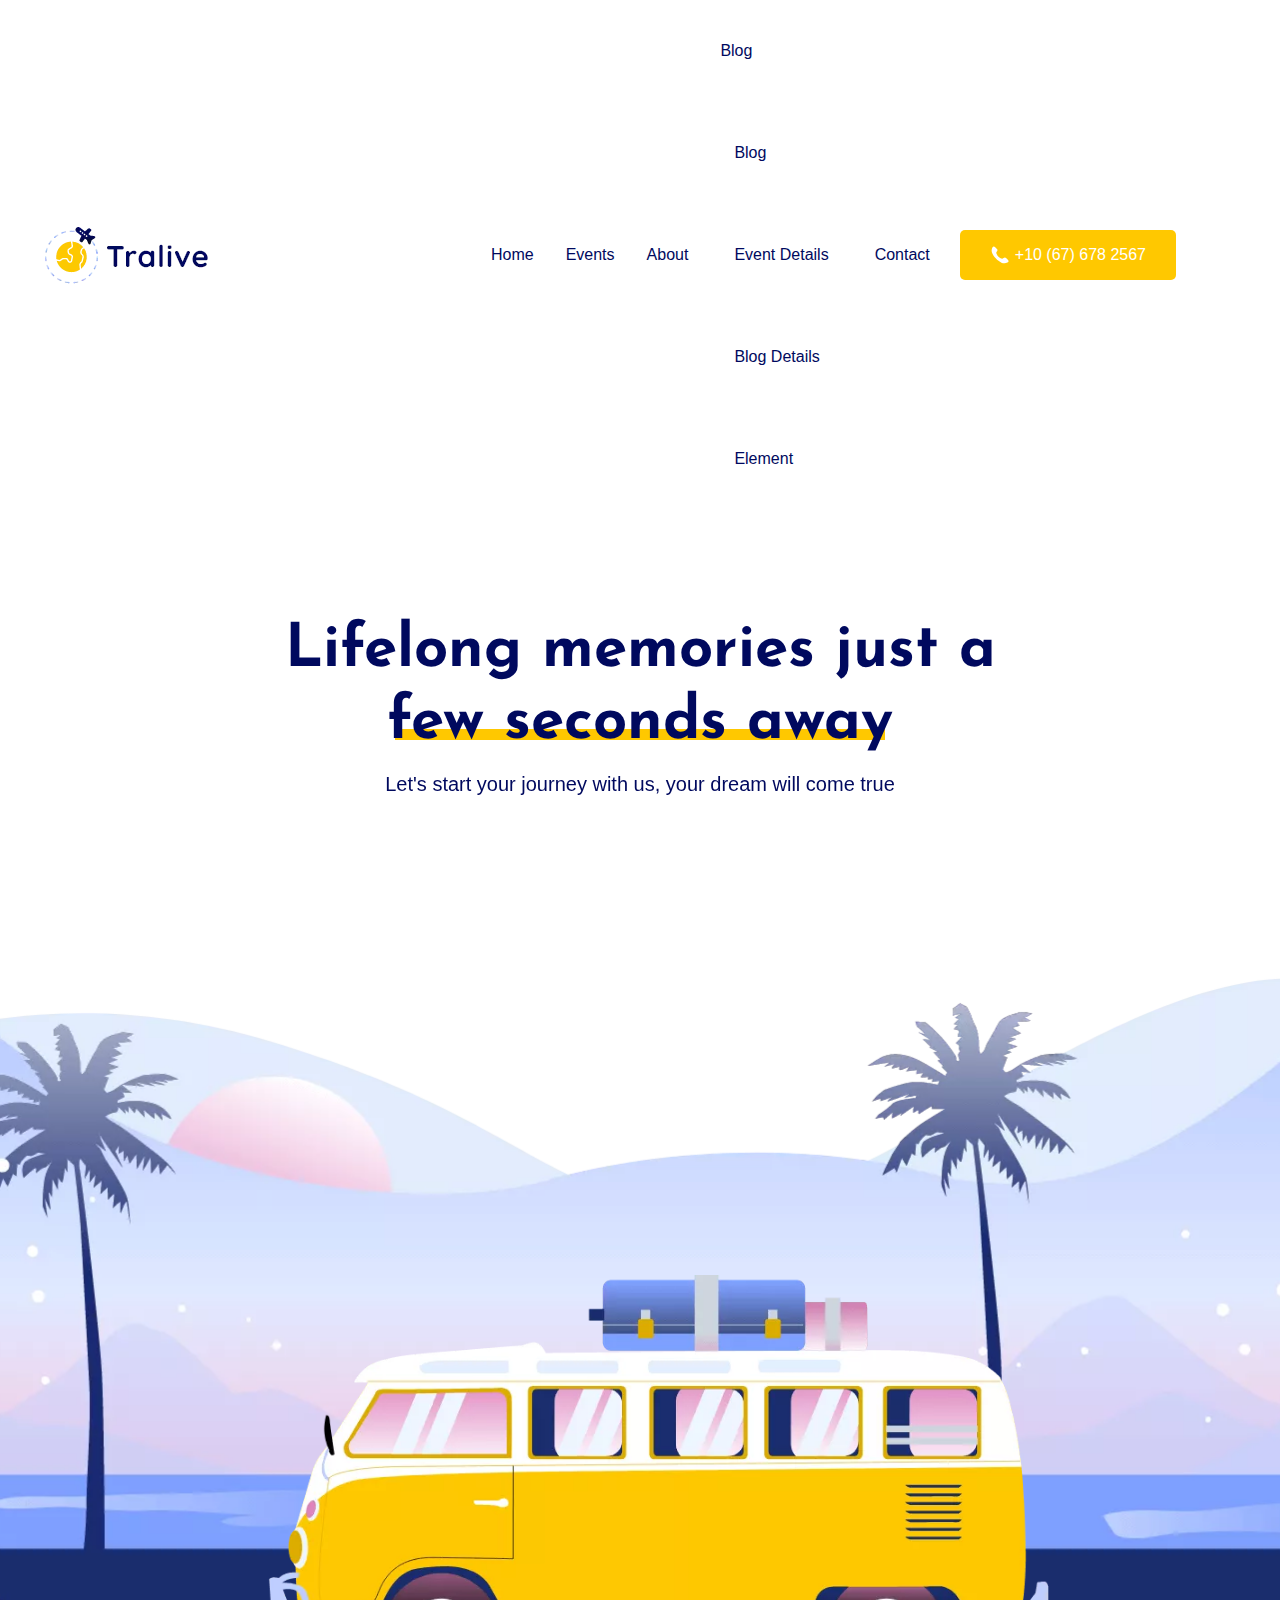
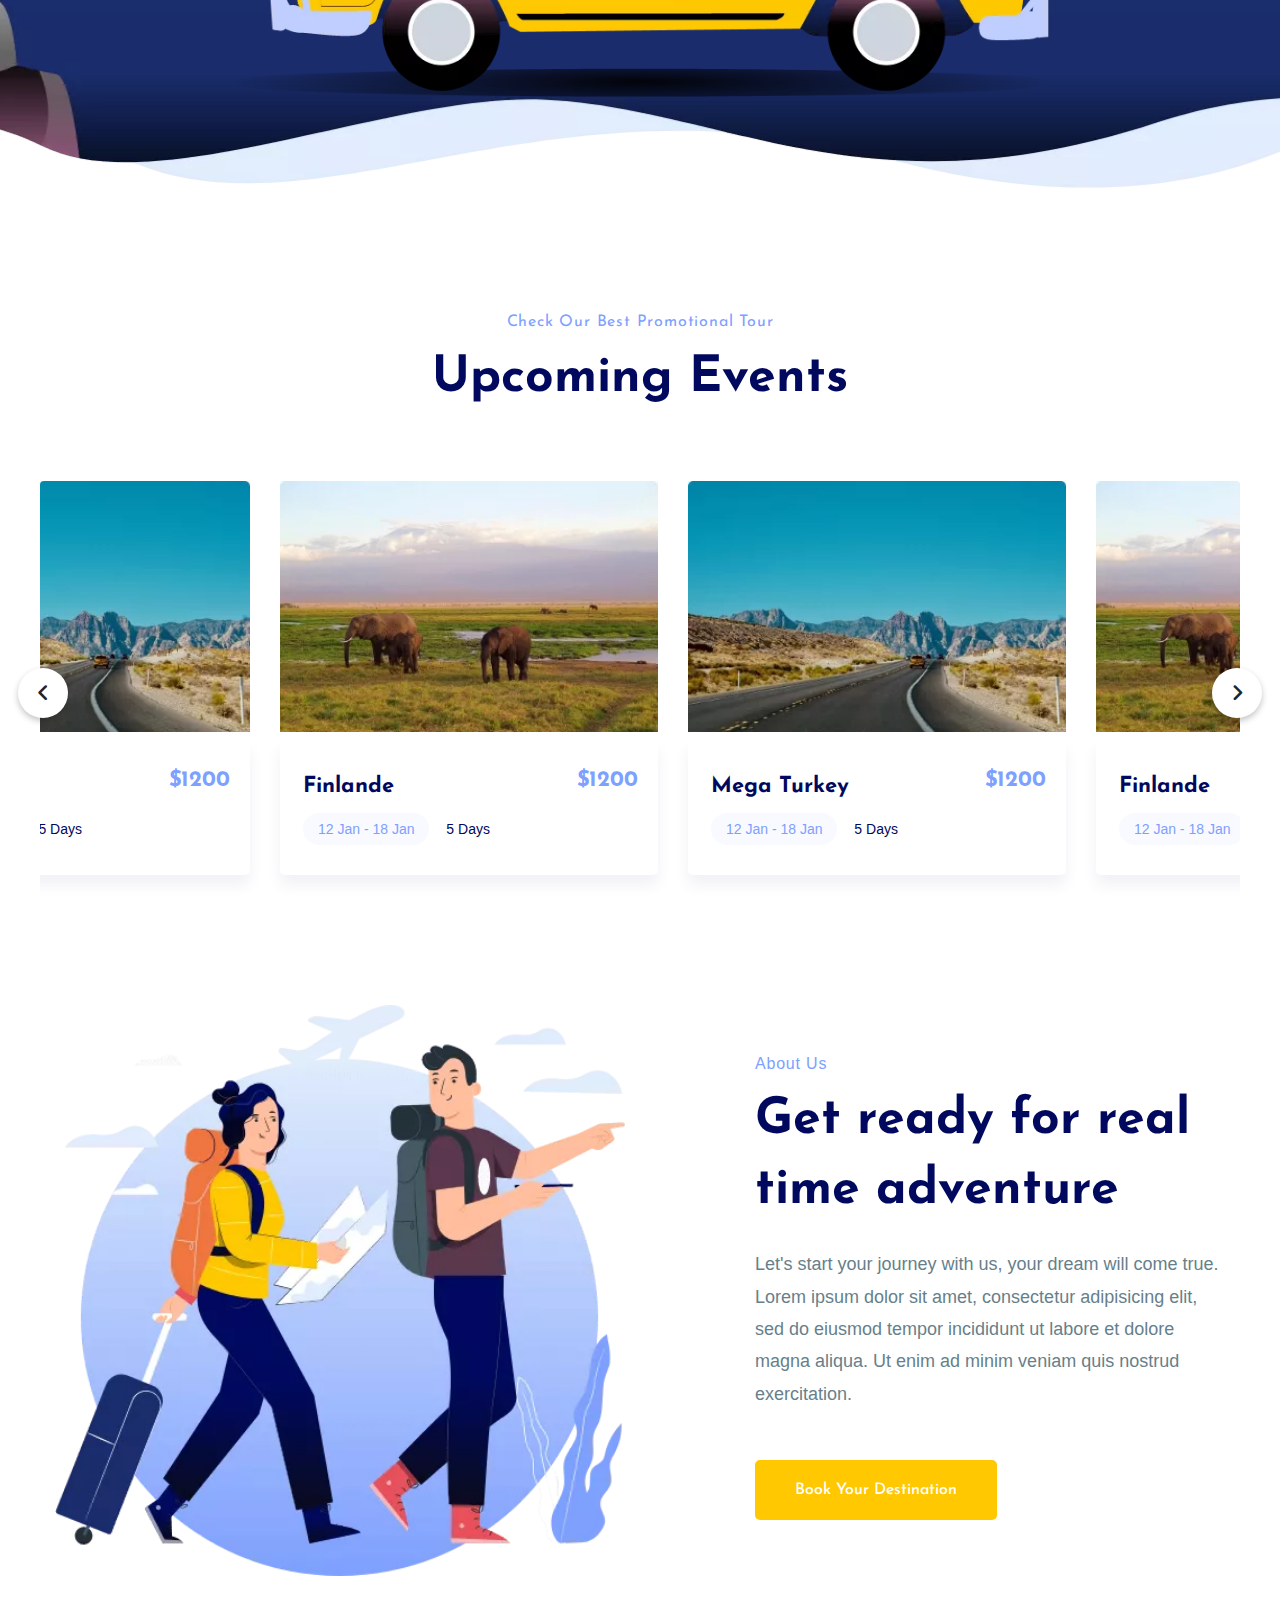
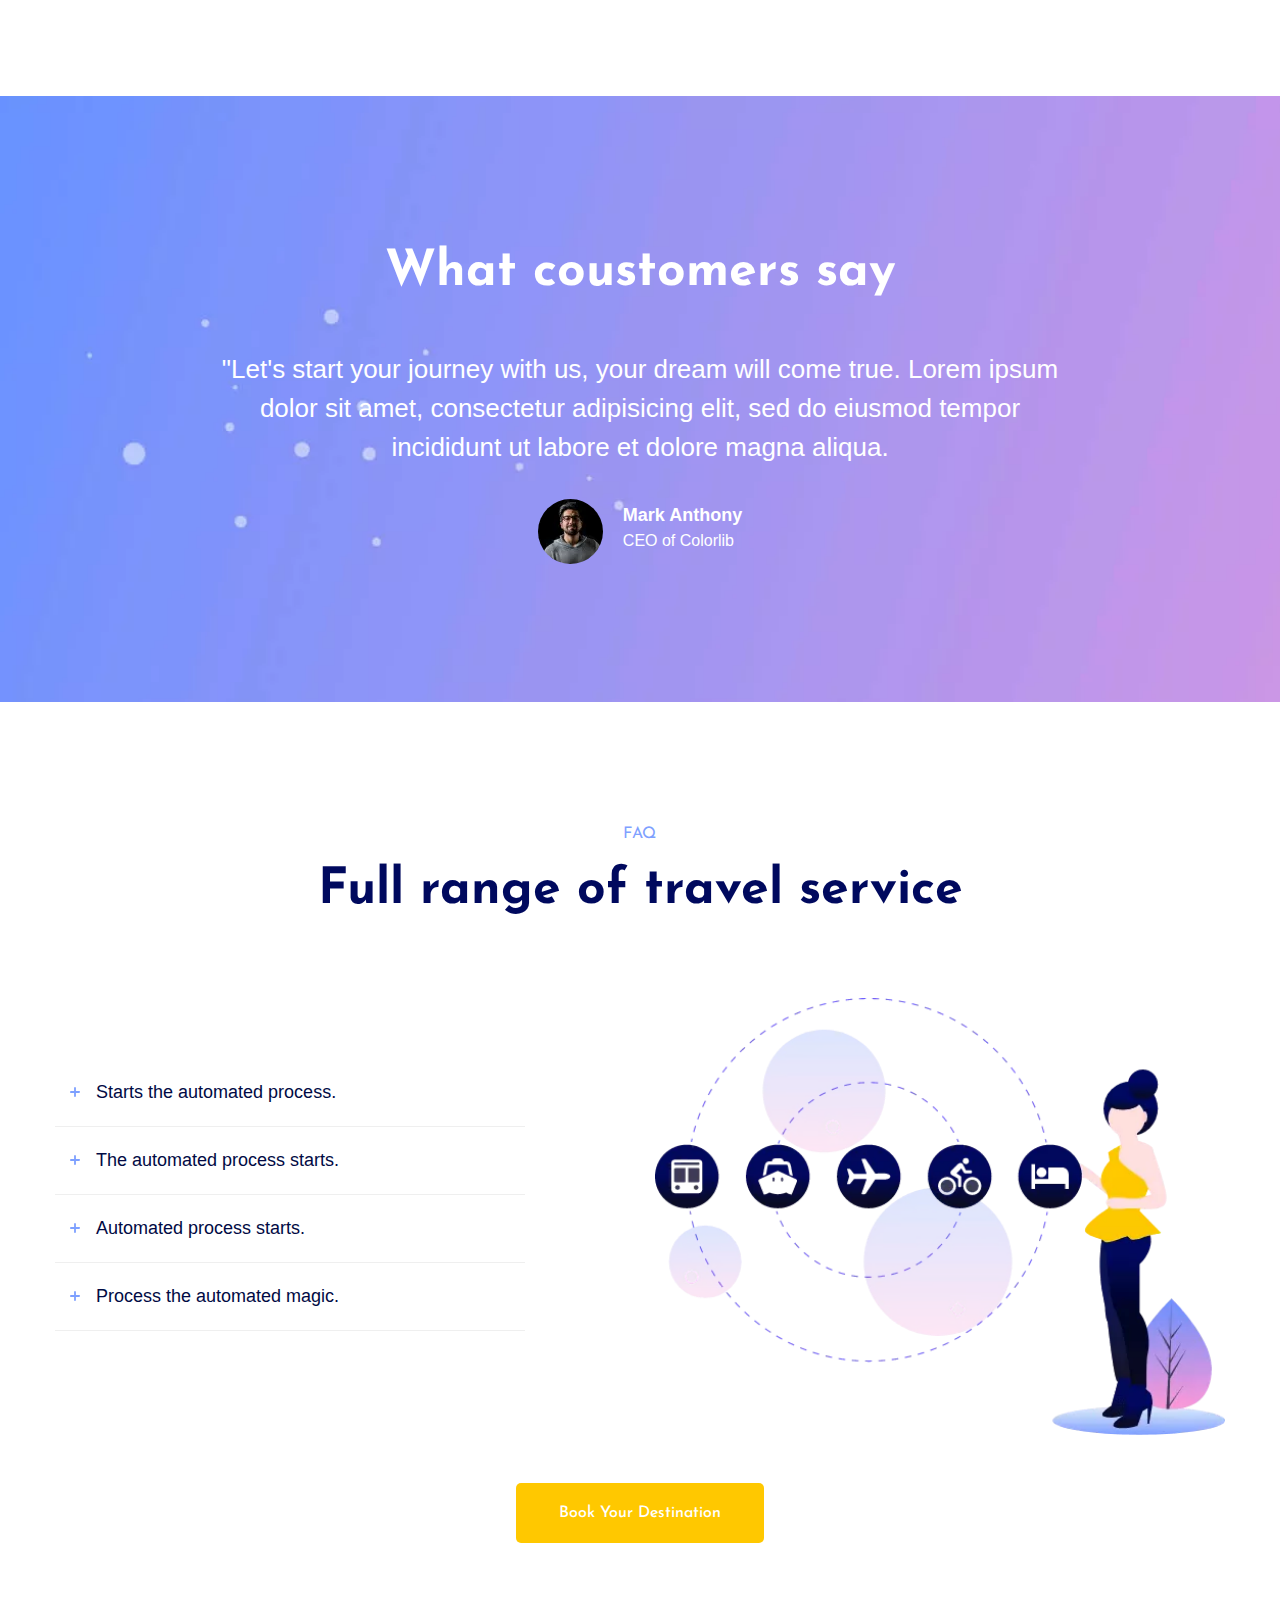
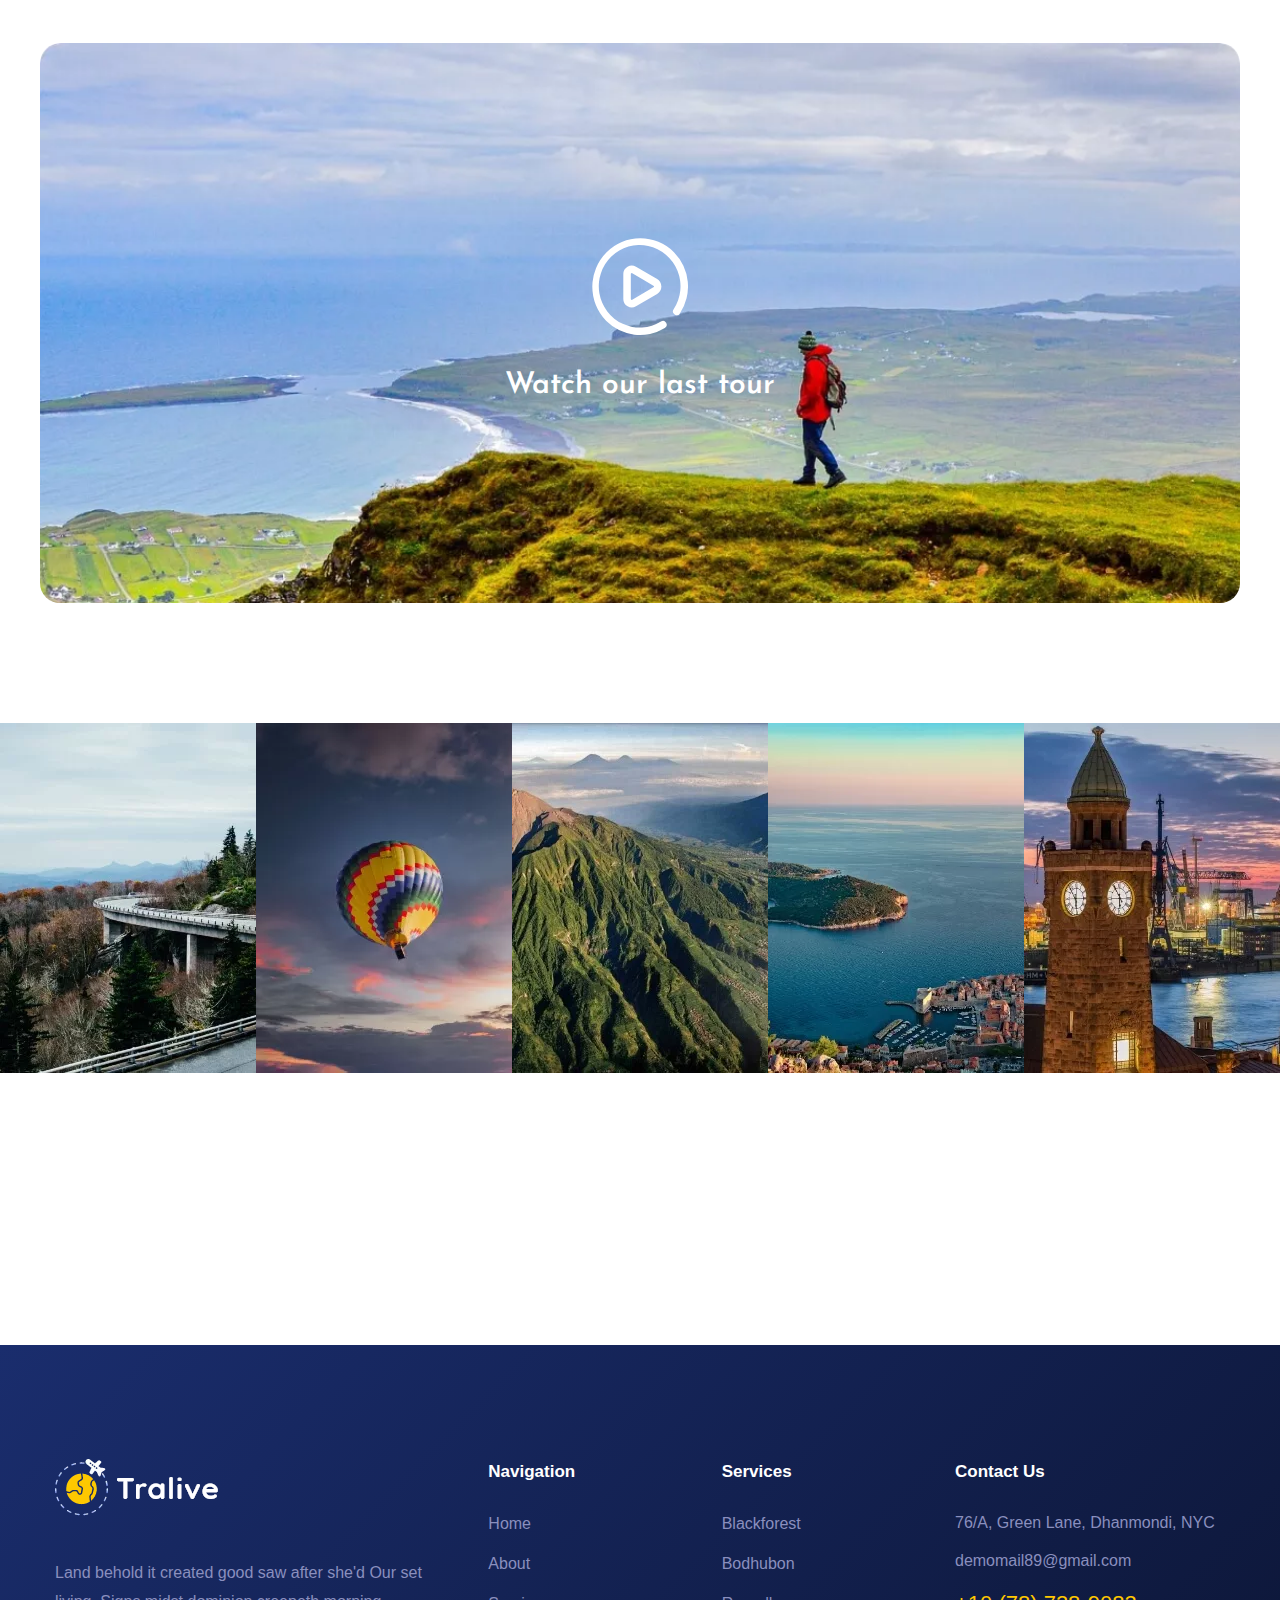
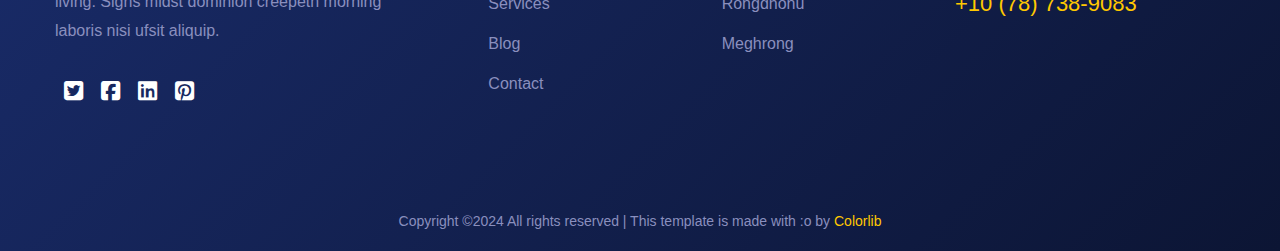
==== commit df62050e: "Add files via upload" ====
--- a/index.html
+++ b/index.html
@@ -3,7 +3,12 @@
   <head>
     <meta charset="UTF-8" />
     <meta name="viewport" content="width=device-width, initial-scale=1.0" />
+    <link href="https://unpkg.com/aos@2.3.1/dist/aos.css" rel="stylesheet" />
     <link rel="preconnect" href="https://fonts.googleapis.com" />
+    <link
+      rel="stylesheet"
+      href="https://cdn.jsdelivr.net/npm/swiper@8/swiper-bundle.min.css"
+    />
     <link rel="preconnect" href="https://fonts.gstatic.com" crossorigin />
     <link
       rel="stylesheet"
@@ -28,14 +33,19 @@
             <li><a href="./index.html">Home</a></li>
             <li><a href="./events.html">Events</a></li>
             <li><a href="./about.html">About</a></li>
-            <li><a href="./blog.html">Blog</a></li>
+            <li>
+              <a href="./blog.html">Blog</a>
+              <ul class="dropdown">
+                <li><a href="#">Blog</a></li>
+                <li><a href="#">Event Details</a></li>
+                <li><a href="#">Blog Details</a></li>
+                <li><a href="#">Element</a></li>
+              </ul>
+            </li>
             <li><a href="./contact.html">Contact</a></li>
             <li class="buttonHeader">
               <a href="#" class="headerBtn"
-                ><img
-                  src="./assets/svg/phone.svg"
-                  alt=""
-                />+10 (67) 678 2567</a
+                ><img src="./assets/svg/phone.svg" alt="" />+10 (67) 678 2567</a
               >
             </li>
           </ul>
@@ -45,12 +55,14 @@
     <main>
       <section class="hero">
         <div class="heroContent">
-          <h1>
+          <h1 data-aos="fade-up" data-aos-delay="300" data-aos-duration="1000">
             Lifelong memories just a
             <div class="yellowBottom">few seconds away</div>
           </h1>
-          <p>Let's start your journey with us, your dream will come true</p>
-          <button class="btn sliderBtn">Explore Destinations</button>
+          <p data-aos="fade-up" data-aos-delay="900" data-aos-duration="600">
+            Let's start your journey with us, your dream will come true
+          </p>
+          <button class="btn sliderBtn"  data-aos="zoom-in" data-aos-delay="1400" data-aos-duration="500"><div>Explore Destinations</div></button>
         </div>
         <div class="slider">
           <div class="container">
@@ -228,7 +240,7 @@
                 enim ad minim veniam quis nostrud exercitation.
               </p>
               <a href="./about.html" class="btn aboutBtn"
-                >Book Your Destination</a
+                ><div>Book Your Destination</div></a
               >
             </div>
           </div>
@@ -238,7 +250,7 @@
         <div class="container">
           <div class="itemPerson">
             <div class="testimonialTop">
-              <h2>What customers say</h2>
+              <h2>What coustomers say</h2>
               <p>
                 "Let's start your journey with us, your dream will come true.
                 Lorem ipsum dolor sit amet, consectetur adipisicing elit, sed do
@@ -259,62 +271,152 @@
       </section>
       <section class="faq">
         <div class="container">
-          <div class="faqTop"> 
+          <div class="faqTop">
             <span>FAQ</span>
             <h2>Full range of travel service</h2>
           </div>
           <div class="faqBottom">
             <div class="collapses padding">
-              <a class="collapsible"><img src="./assets/svg/plus-svgrepo-com.svg" class="plus" alt="plus"><img src="./assets/svg/minus.svg" alt="plus" class="icon">Starts the automated process.</a>
+              <a class="collapsible"
+                ><img
+                  src="./assets/svg/plus-svgrepo-com.svg"
+                  class="plus"
+                  alt="plus"
+                /><img
+                  src="./assets/svg/minus.svg"
+                  alt="plus"
+                  class="icon"
+                />Starts the automated process.</a
+              >
               <div class="content">
                 <p>
-                  The automated process starts as soon as
-                  your clothes go into the machine. Duis cursus, mi
-                  quis viverra ornare.
+                  The automated process starts as soon as your clothes go into
+                  the machine. Duis cursus, mi quis viverra ornare.
                 </p>
               </div>
-              <a class="collapsible"><img src="./assets/svg/plus-svgrepo-com.svg" class="plus" alt="plus"><img src="./assets/svg/minus.svg" alt="plus" class="icon">The automated process starts.</a>
+              <a class="collapsible"
+                ><img
+                  src="./assets/svg/plus-svgrepo-com.svg"
+                  class="plus"
+                  alt="plus"
+                /><img
+                  src="./assets/svg/minus.svg"
+                  alt="plus"
+                  class="icon"
+                />The automated process starts.</a
+              >
               <div class="content">
                 <p>
-                  The automated process starts as soon as
-                  your clothes go into the machine. Duis cursus, mi
-                  quis viverra ornare.
+                  The automated process starts as soon as your clothes go into
+                  the machine. Duis cursus, mi quis viverra ornare.
                 </p>
               </div>
-              <a class="collapsible"><img src="./assets/svg/plus-svgrepo-com.svg" class="plus" alt="plus"><img src="./assets/svg/minus.svg" alt="plus" class="icon">Automated process starts.</a>
+              <a class="collapsible"
+                ><img
+                  src="./assets/svg/plus-svgrepo-com.svg"
+                  class="plus"
+                  alt="plus"
+                /><img
+                  src="./assets/svg/minus.svg"
+                  alt="plus"
+                  class="icon"
+                />Automated process starts.</a
+              >
               <div class="content">
                 <p>
-                  The automated process starts as soon as
-                  your clothes go into the machine. Duis cursus, mi
-                  quis viverra ornare.
+                  The automated process starts as soon as your clothes go into
+                  the machine. Duis cursus, mi quis viverra ornare.
                 </p>
               </div>
-              <a class="collapsible"><img src="./assets/svg/plus-svgrepo-com.svg" class="plus" alt="plus"><img src="./assets/svg/minus.svg" alt="plus" class="icon">Process the automated magic.</a>
+              <a class="collapsible"
+                ><img
+                  src="./assets/svg/plus-svgrepo-com.svg"
+                  class="plus"
+                  alt="plus"
+                /><img
+                  src="./assets/svg/minus.svg"
+                  alt="plus"
+                  class="icon"
+                />Process the automated magic.</a
+              >
               <div class="content">
                 <p>
-                  The automated process starts as soon as
-                  your clothes go into the machine. Duis cursus, mi
-                  quis viverra ornare.
+                  The automated process starts as soon as your clothes go into
+                  the machine. Duis cursus, mi quis viverra ornare.
                 </p>
               </div>
             </div>
             <div class="faqBg padding">
-              <img src="./assets/img/about2.png" alt="faqBg">
+              <img src="./assets/img/about2.png" alt="faqBg" />
             </div>
           </div>
           <div class="faqBtn">
-            <a href="./about.html" class="btn aboutBtn">Book Your Destination</a>
+            <a href="./about.html" class="btn aboutBtn"
+              ><div>Book Your Destination</div></a
+            >
           </div>
         </div>
       </section>
       <section class="video">
-        <iframe id="videoFrame" title="YouTube video player" frameborder="0" allow="accelerometer; autoplay; clipboard-write; encrypted-media; gyroscope; picture-in-picture; web-share" allowfullscreen></iframe>        <div class="container">
+        <iframe
+          id="videoFrame"
+          title="YouTube video player"
+          frameborder="0"
+          allow="accelerometer; autoplay; clipboard-write; encrypted-media; gyroscope; picture-in-picture; web-share"
+          allowfullscreen
+        ></iframe>
+        <div class="container">
           <div class="videoContainer">
             <div class="videoContent">
               <div class="videoIcon">
-                <img class="videoImg" src="./assets/svg/play-butto.svg" alt="play" >
+                <img
+                  class="videoImg"
+                  src="./assets/svg/play-butto.svg"
+                  alt="play"
+                />
               </div>
               <h3>Watch our last tour</h3>
+            </div>
+          </div>
+        </div>
+      </section>
+      <section>
+        <div class="swiper sample-slider">
+          <div class="swiper-wrapper">
+            <div class="swiper-slide">
+              <img
+                class="bgScroll"
+                src="./assets/img/instra1.jpg"
+                alt="img"
+              /><img class="insta" src="./assets/svg/insta.svg" alt="" />
+            </div>
+            <div class="swiper-slide">
+              <img
+                class="bgScroll"
+                src="./assets/img/instra2.jpg"
+                alt="img"
+              /><img class="insta" src="./assets/svg/insta.svg" alt="" />
+            </div>
+            <div class="swiper-slide">
+              <img
+                class="bgScroll"
+                src="./assets/img/instra3.jpg"
+                alt="img"
+              /><img class="insta" src="./assets/svg/insta.svg" alt="" />
+            </div>
+            <div class="swiper-slide">
+              <img
+                class="bgScroll"
+                src="./assets/img/instra4.jpg"
+                alt="img"
+              /><img class="insta" src="./assets/svg/insta.svg" alt="" />
+            </div>
+            <div class="swiper-slide">
+              <img
+                class="bgScroll"
+                src="./assets/img/instra5.jpg"
+                alt="img"
+              /><img class="insta" src="./assets/svg/insta.svg" alt="" />
             </div>
           </div>
         </div>
@@ -393,7 +495,14 @@
         </div>
       </footer>
     </main>
+    <script src="https://cdn.jsdelivr.net/npm/swiper@8/swiper-bundle.min.js"></script>
+    <script src="https://unpkg.com/aos@2.3.1/dist/aos.js"></script>
+    <script>
+      AOS.init();
+    </script>
+    <script src="./assets/js/scroll.js"></script>
     <script src="./assets/js/collapse.js"></script>
     <script src="./assets/js/main.js"></script>
+    <script src="./assets/js/video.js"></script>
   </body>
 </html>
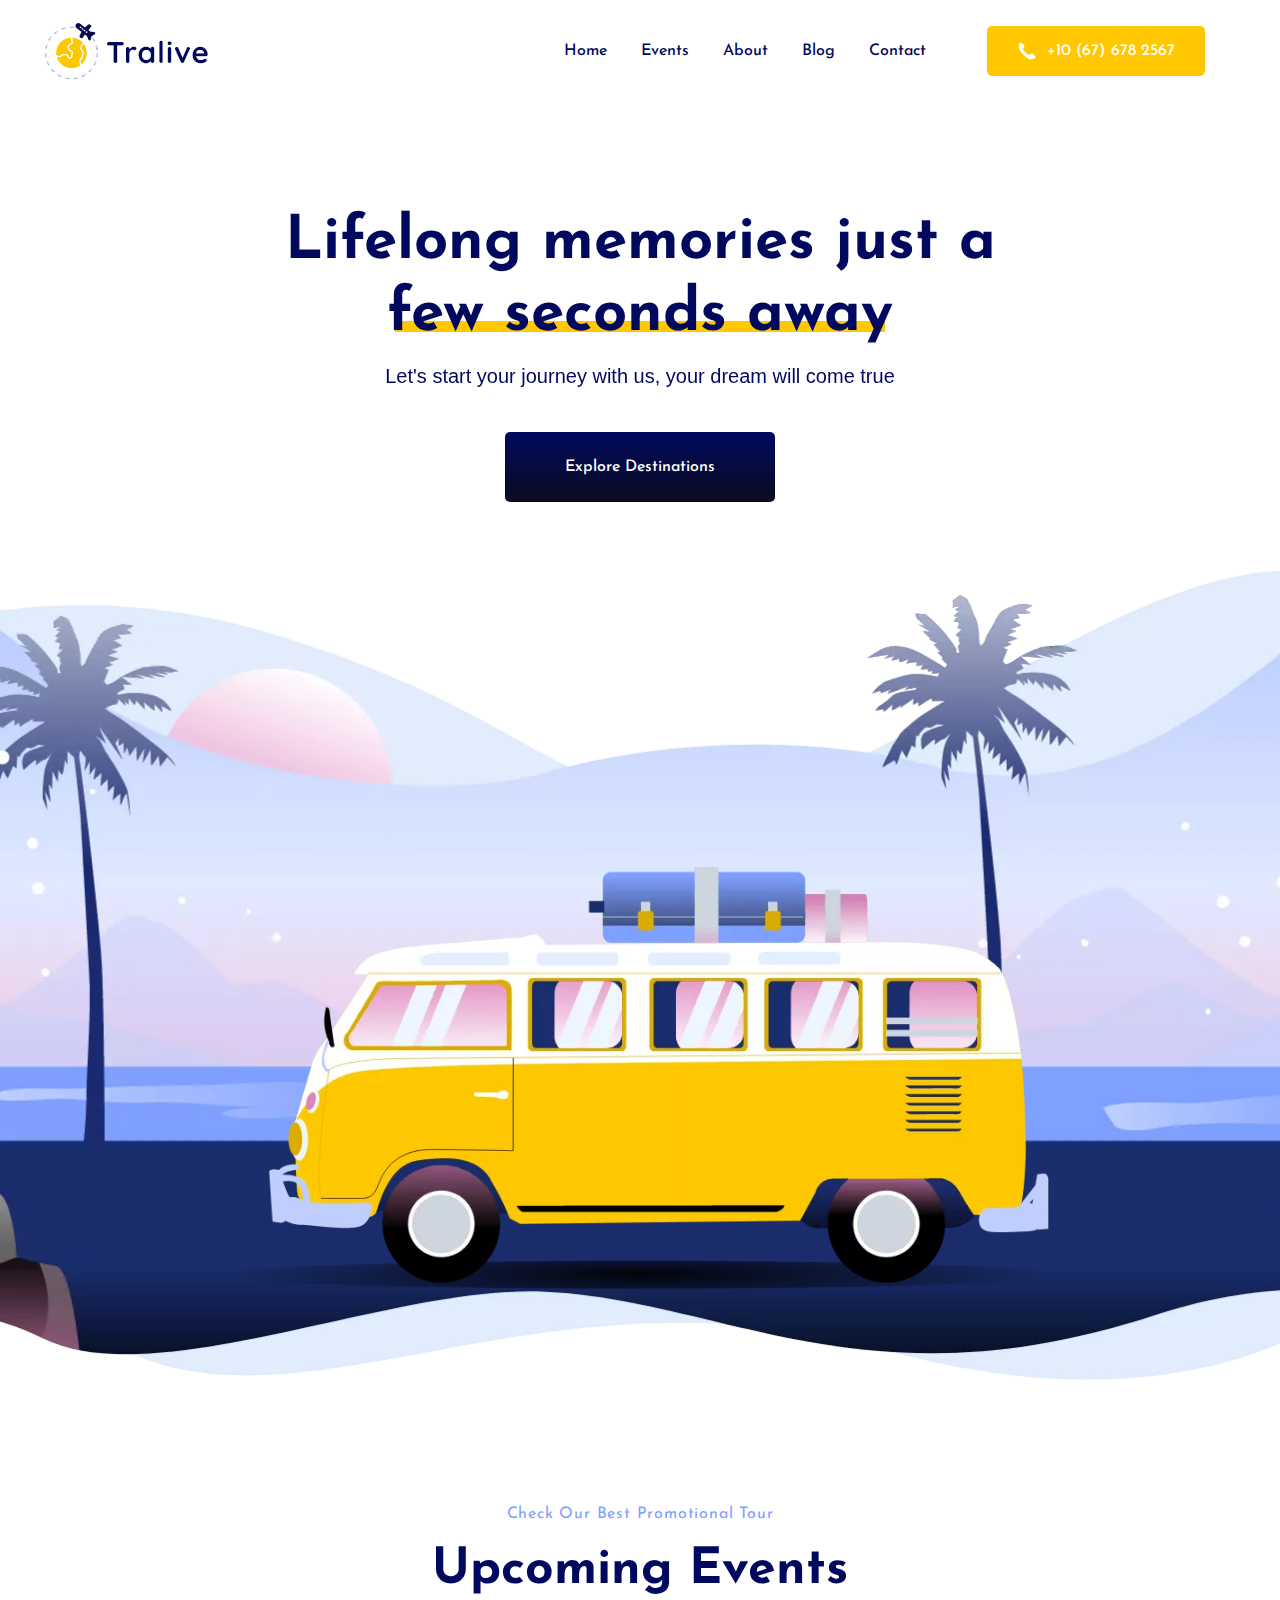
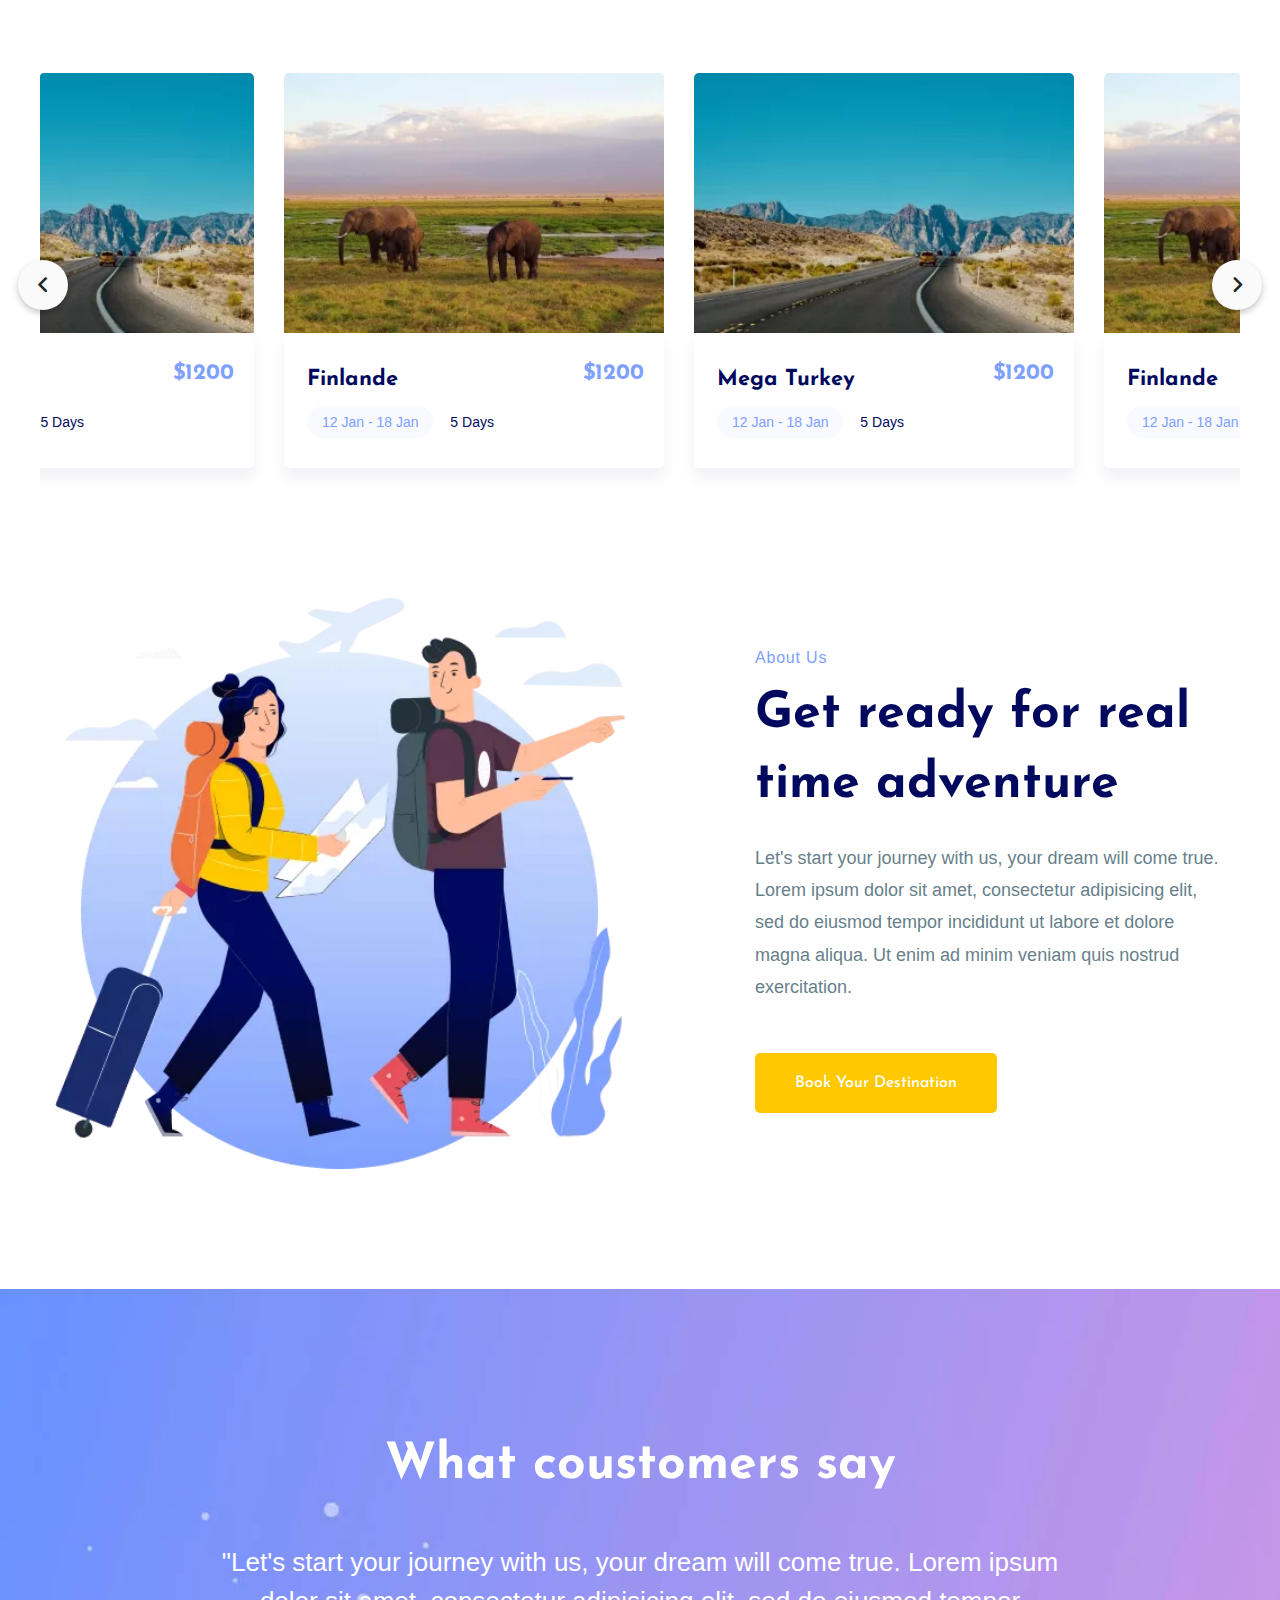
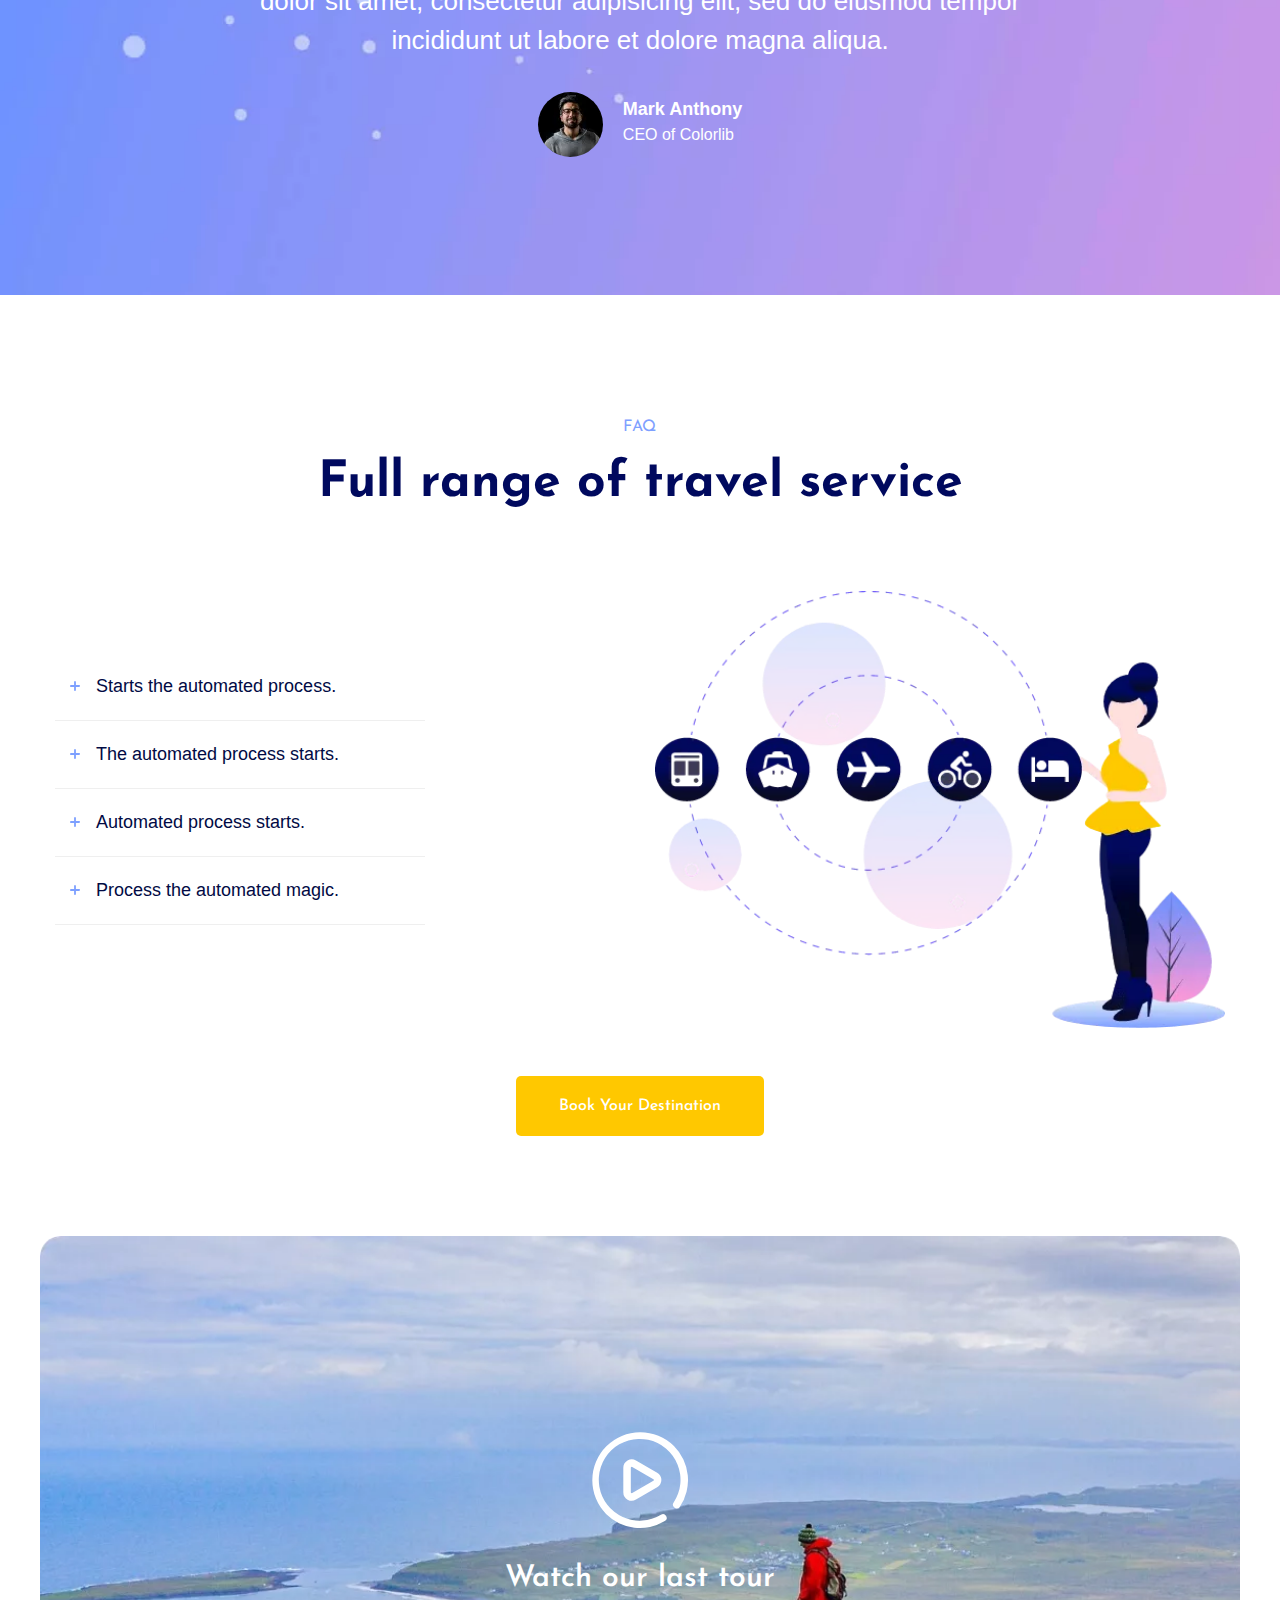
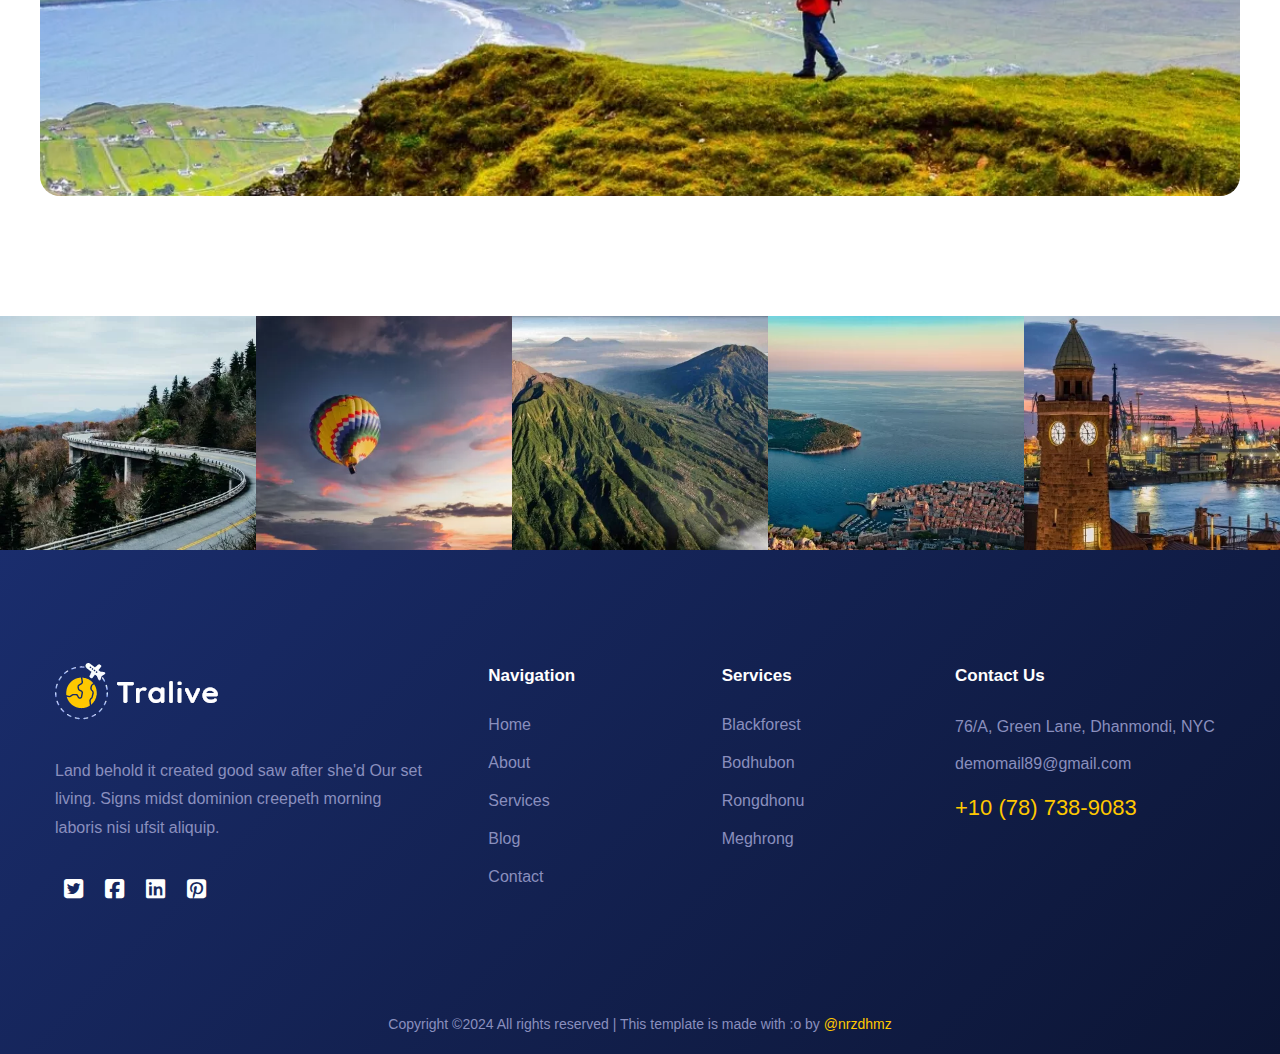
==== commit 618e6373: "Add files via upload" ====
--- a/index.html
+++ b/index.html
@@ -488,7 +488,7 @@
             <div class="container">
               <p>
                 Copyright ©2024 All rights reserved | This template is made with
-                :o by <a href="#">Colorlib</a>
+                :o by <a href="#">@nrzdhmz</a>
               </p>
             </div>
           </div>
--- a/assets/scss/main.css
+++ b/assets/scss/main.css
@@ -37,8 +37,8 @@
 }
 
 .container {
-  width: 100%;
   padding: 0 15px;
+  width: 100%;
 }
 @media (min-width: 576px) {
   .container {
@@ -51,7 +51,7 @@
     max-width: 720px;
   }
 }
-@media (min-width: 992px) {
+@media (min-width: 991px) {
   .container {
     max-width: 960px;
   }
@@ -62,6 +62,9 @@
   }
 }
 
+header {
+  transition: top 0.3s ease-in-out;
+}
 header .headerContainer {
   padding: 10px 15px;
   display: flex;
@@ -93,7 +96,6 @@
 }
 header .headerContainer nav .navigation {
   justify-content: end;
-  margin-right: 30px;
   align-items: center;
   display: none;
 }
@@ -102,16 +104,76 @@
     display: flex;
   }
 }
+header .headerContainer nav .navigation .buttonHeader {
+  margin: 0 15px 0 28px;
+}
 header .headerContainer nav .navigation li {
-  margin: 0 14px;
+  margin: 0 15px;
+  position: relative;
+}
+header .headerContainer nav .navigation li:hover .dropdown {
+  visibility: visible;
+  opacity: 1;
+  transform: translateY(0px);
+}
+header .headerContainer nav .navigation li .dropdown {
+  background: linear-gradient(to bottom, #00095e 0%, #0c0c1f 100%);
+  position: absolute;
+  width: 170px;
+  left: 0;
+  top: 100%;
+  visibility: hidden;
+  z-index: 99999;
+  opacity: 0;
+  box-shadow: 0 0 10px 3px rgba(0, 0, 0, 0.05);
+  padding: 17px 0;
+  transform: translateY(-10px);
+  transition: all 0.3s ease-out 0s;
+}
+header .headerContainer nav .navigation li .dropdown li {
+  margin-left: 7px;
+  display: block;
+}
+header .headerContainer nav .navigation li .dropdown li a {
+  padding: 6px 10px !important;
+  font-size: 16px;
+  color: #fff;
+  font-weight: 500;
+  transition: all 0.3s ease-out 0s;
+}
+header .headerContainer nav .navigation li .dropdown li a:hover {
+  transform: translateX(4px);
+}
+header .headerContainer nav .navigation li .dropdown li a:hover::after {
+  display: none;
 }
 header .headerContainer nav .navigation li a {
-  color: #00095E;
+  color: #00095e;
   font-weight: 500;
   padding: 39px 2px;
   display: block;
   font-size: 16px;
   transition: all 0.3s ease-out 0s;
+  font-family: "Josefin Sans", sans-serif;
+  position: relative;
+}
+header .headerContainer nav .navigation li a:hover {
+  color: #7ea0ff;
+}
+header .headerContainer nav .navigation li a:hover::after {
+  width: 100%;
+  left: 0;
+}
+header .headerContainer nav .navigation li a::after {
+  content: "";
+  position: absolute;
+  width: 0;
+  bottom: 30px;
+  right: 5px;
+  left: -5px;
+  height: 2px;
+  transition: all 0.4s ease-out 0s;
+  background: #7ea0ff;
 }
 header .headerContainer nav .navigation li .headerBtn {
   display: flex !important;
@@ -122,12 +184,28 @@
   font-weight: 500 !important;
   border-radius: 5px;
   padding: 13px 30px !important;
-  background: #FFC800;
+  background: #ffc800;
+  margin-left: 16px;
+}
+header .headerContainer nav .navigation li .headerBtn::after {
+  display: none;
 }
 header .headerContainer nav .navigation li .headerBtn img {
   filter: invert(100%);
   width: 20px;
   height: 20px;
+  margin-right: 5px;
+}
+
+.fixedHeader {
+  position: fixed;
+  top: -100px; /* Initially hide the fixed header off-screen */
+  left: 0;
+  width: 100%;
+  z-index: 9999;
+  box-shadow: 0 2px 4px rgba(0, 0, 0, 0.1);
+  background-color: #ffffff;
+  transition: top 0.3s ease-in-out; /* Add transition for smooth animation */
 }
 
 .hero {
@@ -142,7 +220,7 @@
   width: 80%;
 }
 .hero .heroContent h1 {
-  color: #00095E;
+  color: #00095e;
   font-size: 22px;
   font-weight: 700;
   margin-bottom: 1px;
@@ -175,7 +253,7 @@
   position: absolute;
   content: "";
   height: 11px;
-  background: #FFC800;
+  background: #ffc800;
   width: 97%;
   display: inline-block;
   top: 58%;
@@ -186,8 +264,8 @@
   margin: 0 auto;
 }
 .hero .heroContent p {
-  font-size: 15px;
-  color: #00095E;
+  font-size: 20px;
+  color: #00095e;
   margin-bottom: 40px;
   font-weight: 400;
   line-height: 1.6;
@@ -197,10 +275,6 @@
   .hero .heroContent p {
     font-size: 20px;
   }
-}
-.hero .heroContent .sliderBtn {
-  background: linear-gradient(to bottom, #00095e 0%, #0c0c1f 100%);
-  padding: 35px 60px;
 }
 .hero .slider {
   width: 100%;
@@ -251,7 +325,7 @@
   }
 }
 .btn {
-  background: #FFC800;
+  background: #ffc800;
   font-family: "Roboto", sans-serif;
   text-transform: inherit !important;
   padding: 30px 43px;
@@ -262,13 +336,45 @@
   font-weight: 500 !important;
   border-radius: 5px;
   line-height: 1;
+  z-index: 1;
   line-height: 0;
-  cursor: pointer;
   transition: color 0.4s linear;
   position: relative;
-  z-index: 1;
   border: 0;
   overflow: hidden;
+}
+.btn div {
+  position: relative;
+  z-index: 9999;
+}
+.btn::before {
+  content: "";
+  background: linear-gradient(to bottom, #00095e 0%, #0c0c1f 100%);
+  position: absolute;
+  left: 0;
+  top: 0;
+  width: 102%;
+  height: 102%;
+  z-index: 1;
+  border-radius: 0px;
+  transition: transform 0.5s;
+  transition-timing-function: ease;
+  transform-origin: 0 0;
+  transition-timing-function: cubic-bezier(0.5, 1.6, 0.4, 0.7);
+  transform: scaleY(0);
+  border-radius: 0px;
+}
+.btn:hover::before {
+  transform: scaleY(1);
+  z-index: 10;
+}
+
+.sliderBtn {
+  background: linear-gradient(to bottom, #00095e 0%, #0c0c1f 100%);
+  padding: 35px 60px;
+}
+.sliderBtn:hover::before {
+  background: #ffc800;
 }
 
 .container {
@@ -318,11 +424,17 @@
   position: absolute;
   text-align: center;
   line-height: 50px;
-  background: #fff;
+  background: #fafafa;
   border-radius: 50%;
   box-shadow: 0 3px 6px rgba(0, 0, 0, 0.23);
   transform: translateY(-50%);
   transition: transform 0.1s linear;
+  display: none;
+}
+@media (min-width: 575px) {
+  .container .events .wrapper i {
+    display: block;
+  }
 }
 .container .events .wrapper i:active {
   transform: translateY(-50%) scale(0.85);
@@ -333,6 +445,7 @@
 }
 .container .events .wrapper i:last-child {
   right: -22px;
+  z-index: 999;
 }
 .container .events .wrapper .carousel {
   display: grid;
@@ -352,7 +465,7 @@
 }
 @media (min-width: 991px) {
   .container .events .wrapper .carousel {
-    grid-auto-columns: calc(33.3333333333% - 22px);
+    grid-auto-columns: calc(33.3333333333% - 20px);
   }
 }
 .container .events .wrapper .carousel .card {
@@ -364,11 +477,17 @@
 }
 .container .events .wrapper .carousel .card .swiperImg {
   border-radius: 5px 5px 0px 0px;
+  overflow: hidden;
+  width: 100%;
 }
 .container .events .wrapper .carousel .card .swiperImg img {
   width: 100%;
-  background-size: cover;
-  transform: scale(1);
+  height: 100%;
+  transform: scale(1.08);
+  transition: all 0.4s ease-out 0s;
+}
+.container .events .wrapper .carousel .card .swiperImg img:hover {
+  transform: scale(1.15);
 }
 .container .events .wrapper .carousel .card .swiperContent {
   border-radius: 0px 0px 5px 5px;
@@ -651,8 +770,8 @@
   display: flex;
   flex-wrap: wrap;
   justify-content: space-between;
-  padding-top: 114px;
-  padding-bottom: 45px;
+  padding-top: 120px;
+  padding-bottom: 50px;
 }
 footer .container .footerTop .footerFirst {
   width: 100%;
@@ -673,13 +792,24 @@
   }
 }
 footer .container .footerTop .footerFirst .footerFirstTop .logoFooterContainer {
-  margin-bottom: 35px;
+  margin-bottom: 29px;
 }
 footer .container .footerTop .footerFirst .footerFirstTop p {
   color: #8a8fbe;
   font-size: 16px;
   margin-bottom: 21px;
   line-height: 1.8;
+}
+footer .container .footerTop .footerFirst .footerSocials ul {
+  display: flex;
+  gap: 4px;
+}
+footer .container .footerTop .footerFirst .footerSocials ul li i {
+  transition: 0.6s;
+}
+footer .container .footerTop .footerFirst .footerSocials ul li:hover i {
+  color: #FFC800;
+  transform: translateY(-7px);
 }
 footer .container .footerTop .footerFirst nav ul {
   display: flex;
@@ -698,7 +828,7 @@
   font-family: "Roboto", sans-serif;
   color: #fff;
   font-size: 17px;
-  margin-bottom: 28px;
+  margin-bottom: 25px;
   font-weight: 700;
 }
 footer .container .footerTop .footerMiddle nav ul {
@@ -706,7 +836,11 @@
   flex-direction: column;
 }
 footer .container .footerTop .footerMiddle nav ul li {
-  margin-bottom: 15px;
+  margin-bottom: 13px;
+}
+footer .container .footerTop .footerMiddle nav ul li:hover a {
+  text-decoration: underline;
+  color: #fff;
 }
 footer .container .footerTop .footerMiddle nav ul li a {
   color: #8a8fbe;
@@ -754,7 +888,7 @@
 }
 footer .container .footerTop .footerLast {
   width: 100%;
-  margin-bottom: 50px;
+  margin-bottom: 0;
 }
 @media (min-width: 576px) {
   footer .container .footerTop .footerLast {
@@ -769,6 +903,7 @@
 @media (min-width: 992px) {
   footer .container .footerTop .footerLast {
     width: 25%;
+    margin-bottom: 50px;
   }
 }
 footer .container .footerTop .footerLast .footerTitle h4 {
@@ -791,13 +926,19 @@
   display: block;
 }
 footer .container .footerBottom {
-  padding-top: 45px;
+  padding-top: 0;
   padding-bottom: 1px;
   width: 100%;
 }
+@media (min-width: 991px) {
+  footer .container .footerBottom {
+    padding-top: 45px;
+  }
+}
 footer .container .footerBottom .container {
   display: flex;
   justify-content: center;
+  text-align: center;
 }
 footer .container .footerBottom .container p {
   color: #8A8FBE;
@@ -874,7 +1015,7 @@
     width: 83.3333333333%;
   }
 }
-@media (min-width: 992px) {
+@media (min-width: 991px) {
   .faq .container .faqBottom .faqBg {
     width: 50%;
   }
@@ -905,7 +1046,7 @@
 }
 @media (min-width: 1200px) {
   .faq .container .faqBottom .collapses {
-    width: 41.6666666667%;
+    width: 33.3333333333%;
   }
 }
 .faq .container .faqBottom .collapses .collapsible {
@@ -938,6 +1079,9 @@
   padding: 20px 15px 20px 41px;
   transition: max-height 0.5s ease;
 }
+.faq .container .faqBottom .collapses .content p {
+  color: #212529;
+}
 .faq .container .faqBtn {
   display: flex;
   margin-top: 40px;
@@ -1013,4 +1157,582 @@
   height: 5824px;
   position: absolute;
   display: none;
+}
+
+.sample-slider {
+  width: 100%;
+  position: relative;
+  margin-bottom: -15px;
+}
+.sample-slider .swiper-slide {
+  position: relative;
+}
+.sample-slider .swiper-slide::before {
+  content: "";
+  position: absolute;
+  width: 100%;
+  height: 97.3%;
+  background: rgba(255, 200, 0, 0.2);
+  z-index: 999;
+  opacity: 0;
+  transition: 0.6s;
+}
+.sample-slider .swiper-slide:hover .insta {
+  opacity: 1;
+  transform: translateY(0px);
+}
+.sample-slider .swiper-slide:hover::before {
+  opacity: 1;
+}
+.sample-slider .swiper-slide .bgScroll {
+  width: 100%;
+  background-size: cover;
+}
+.sample-slider .swiper-slide .insta {
+  position: absolute;
+  width: 40px;
+  top: 45%;
+  left: 45%;
+  z-index: 999;
+  opacity: 0;
+  transition: 0.6s;
+  transform: translateY(-15px);
+}
+
+.eventsTop {
+  background-repeat: no-repeat;
+  background-position: top center;
+  background-size: cover;
+  height: 300px;
+  display: flex;
+  justify-content: center;
+  align-items: center;
+}
+@media (min-width: 575px) {
+  .eventsTop {
+    height: 400px;
+  }
+}
+@media (min-width: 767px) {
+  .eventsTop {
+    height: 440px;
+  }
+}
+.eventsTop .container h2 {
+  color: #fff;
+  font-size: 60px;
+  display: block;
+  font-weight: 700;
+  line-height: 1.4;
+  margin-bottom: 0.5rem;
+}
+
+.eventsBg {
+  background-image: url(../img/h1_hero2.jpg.webp);
+}
+
+.aboutBg {
+  background-image: url(../img/h1_hero4.jpg.webp);
+  margin-bottom: 100px;
+}
+
+.contactTop {
+  background-image: url(../img/h1_hero6.jpg.webp);
+}
+
+.container .events .container {
+  position: relative;
+}
+.container .events .container i {
+  top: 50%;
+  height: 50px;
+  width: 50px;
+  cursor: pointer;
+  font-size: 1.25rem;
+  position: absolute;
+  text-align: center;
+  line-height: 50px;
+  background: #fafafa;
+  border-radius: 50%;
+  box-shadow: 0 3px 6px rgba(0, 0, 0, 0.23);
+  transform: translateY(-50%);
+  transition: transform 0.1s linear;
+  display: none;
+}
+@media (min-width: 575px) {
+  .container .events .container i {
+    display: block;
+  }
+}
+.container .events .container i:active {
+  transform: translateY(-50%) scale(0.85);
+}
+.container .events .container i:first-child {
+  left: -22px;
+  z-index: 999;
+}
+.container .events .container i:last-child {
+  right: -22px;
+  z-index: 999;
+}
+.container .events .container .carousel {
+  display: flex;
+  flex-wrap: wrap;
+  justify-content: center;
+  width: 100%;
+}
+.container .events .container .carousel .card {
+  width: 100%;
+  flex-direction: column;
+  padding: 0 15px;
+  margin-bottom: 30px !important;
+}
+@media (min-width: 767px) {
+  .container .events .container .carousel .card {
+    width: 50%;
+  }
+}
+@media (min-width: 992px) {
+  .container .events .container .carousel .card {
+    width: 33.3333333333%;
+  }
+}
+.container .events .container .carousel .card .swiperImg {
+  border-radius: 5px 5px 0px 0px;
+  overflow: hidden;
+  width: 100%;
+}
+.container .events .container .carousel .card .swiperImg img {
+  width: 100%;
+  height: 100%;
+  transform: scale(1.08);
+  transition: all 0.4s ease-out 0s;
+}
+.container .events .container .carousel .card .swiperImg img:hover {
+  transform: scale(1.15);
+}
+.container .events .container .carousel .card .swiperContent {
+  border-radius: 0px 0px 5px 5px;
+  padding: 30px 20px 30px 23px;
+  box-shadow: 0 10px 15px rgba(0, 9, 94, 0.06);
+  transition: all 0.3s ease-out 0s;
+}
+.container .events .container .carousel .card .swiperContent .swiperTop {
+  display: flex;
+  justify-content: space-between;
+}
+.container .events .container .carousel .card .swiperContent .swiperTop h3 {
+  font-family: "Josefin Sans", sans-serif;
+  color: #00095E;
+  margin-top: 0px;
+  font-style: normal;
+  font-weight: 500;
+}
+.container .events .container .carousel .card .swiperContent .swiperTop h3 a {
+  color: #00095E;
+  font-family: "Josefin Sans", sans-serif;
+  font-size: 22px;
+  font-weight: 700;
+  margin-bottom: 10px;
+  display: block;
+}
+.container .events .container .carousel .card .swiperContent .swiperTop .price {
+  font-size: 22px;
+  font-weight: 700;
+  color: #7EA0FF;
+  line-height: 1;
+}
+.container .events .container .carousel .card .swiperContent p {
+  color: #00095E;
+  font-size: 14px;
+  font-weight: 500;
+  margin: 0;
+  padding: 0;
+  line-height: 1.4;
+}
+.container .events .container .carousel .card .swiperContent p a {
+  color: #7EA0FF;
+  background: rgba(126, 160, 255, 0.05);
+  font-size: 14px;
+  display: inline-block;
+  font-weight: 500;
+  line-height: 1;
+  margin: 0;
+  padding: 9px 15px;
+  border-radius: 19px;
+  margin-right: 13px;
+}
+
+.blogTop {
+  background-repeat: no-repeat;
+  background-position: top center;
+  background-size: cover;
+  height: 474px;
+  display: flex;
+  justify-content: center;
+  align-items: center;
+}
+@media (min-width: 575px) {
+  .blogTop {
+    height: 400px;
+  }
+}
+@media (min-width: 767px) {
+  .blogTop {
+    height: 540px;
+  }
+}
+@media (min-width: 1200px) {
+  .blogTop {
+    height: 650px;
+  }
+}
+.blogTop .container {
+  padding: 0 25px;
+}
+.blogTop .container .heroCard {
+  width: 100%;
+  display: flex;
+  flex-direction: column;
+  padding: 50px 20px 50px 20px;
+  position: relative;
+  display: flex;
+  justify-content: center;
+  align-items: center;
+}
+@media (min-width: 575px) {
+  .blogTop .container .heroCard {
+    width: 58.3333333333%;
+  }
+}
+.blogTop .container .heroCard::before {
+  position: absolute;
+  content: "";
+  background: rgba(0, 9, 94, 0.2);
+  top: 0;
+  left: 0;
+  right: 0;
+  bottom: 0;
+  width: 100%;
+  height: 100%;
+  border-radius: 10px;
+}
+.blogTop .container .heroCard h2 {
+  color: #fff;
+  font-size: 60px;
+  display: block;
+  font-weight: 700;
+  line-height: 1;
+  margin-bottom: 0.5rem;
+  z-index: 999;
+}
+.blogTop .container .heroCard .heroContent {
+  display: flex;
+  align-items: center;
+  flex-direction: column;
+  justify-content: center;
+  z-index: 999;
+}
+.blogTop .container .heroCard .heroContent p {
+  color: white;
+  font-size: 14px;
+  font-weight: 500;
+  padding: 0;
+  margin-bottom: 20px;
+  line-height: 1.6;
+  display: flex;
+}
+.blogTop .container .heroCard .heroContent p a {
+  color: #fff;
+  background: rgba(255, 255, 255, 0.3);
+  font-size: 14px;
+  display: inline-block;
+  font-weight: 500;
+  line-height: 1;
+  margin: 0;
+  padding: 9px 15px;
+  border-radius: 19px;
+  margin-right: 13px;
+  transition: all 0.3s ease-out 0s;
+}
+.blogTop .container .heroCard .heroContent span {
+  font-size: 34px;
+  font-weight: 600;
+  color: #fff;
+}
+
+.blogTop {
+  background-image: url(../img/h1_hero3.jpg.webp);
+}
+
+.plan {
+  display: flex;
+  justify-content: center;
+  align-items: center;
+  padding-top: 120px;
+  padding-bottom: 100px;
+}
+.plan .container {
+  display: flex;
+  justify-content: center;
+  align-items: center;
+}
+.plan .container .days {
+  display: flex;
+  flex-direction: column;
+  justify-content: center;
+  align-items: center;
+  width: 91.6666666667%;
+}
+@media (min-width: 767px) {
+  .plan .container .days {
+    width: 83.3333333333%;
+  }
+}
+@media (min-width: 991px) {
+  .plan .container .days {
+    width: 66.6666666667%;
+  }
+}
+.plan .container .days .day {
+  margin-bottom: 45px;
+}
+.plan .container .days .day h2 {
+  font-size: 24px;
+  display: block;
+  font-weight: 700;
+  line-height: 1.4;
+  margin-bottom: 22px;
+  color: #00095e;
+}
+@media (min-width: 575px) {
+  .plan .container .days .day h2 {
+    font-size: 31px;
+  }
+}
+@media (min-width: 767px) {
+  .plan .container .days .day h2 {
+    font-size: 41px;
+  }
+}
+@media (min-width: 991px) {
+  .plan .container .days .day h2 {
+    font-size: 43px;
+  }
+}
+@media (min-width: 767px) {
+  .plan .container .days .day h2 {
+    font-size: 44px;
+  }
+}
+@media (min-width: 1200px) {
+  .plan .container .days .day h2 {
+    font-size: 41px;
+  }
+}
+.plan .container .days .day p {
+  color: #677f8b;
+  font-size: 18px;
+  font-weight: 400;
+  line-height: 1.5;
+}
+
+.map {
+  display: none;
+  justify-content: center;
+}
+@media (min-width: 576px) {
+  .map {
+    display: flex;
+  }
+}
+@media (min-width: 767px) {
+  .map {
+    padding-top: 0;
+  }
+}
+.map .container {
+  display: flex;
+  padding-top: 130px;
+}
+.map .container iframe {
+  margin-bottom: 48px;
+  padding-bottom: 24px;
+}
+
+.contact {
+  display: flex;
+  justify-content: center;
+  padding-bottom: 100px;
+}
+.contact .container {
+  display: flex;
+  flex-direction: column;
+}
+.contact .container .top {
+  width: 100%;
+}
+.contact .container .top h2 {
+  color: #00095E;
+  font-size: 27px;
+  font-weight: 600;
+  margin-bottom: 20px;
+}
+.contact .container .form {
+  width: 100%;
+  display: flex;
+  flex-direction: column;
+  justify-content: space-between;
+  gap: 30px;
+}
+@media (min-width: 991px) {
+  .contact .container .form {
+    flex-direction: row;
+    gap: 0;
+  }
+}
+.contact .container .form .formPadding {
+  padding: 0.375rem 0.75rem;
+  border: 1px solid #e5e6e9;
+  border-radius: 0px;
+  height: 48px;
+  padding-left: 18px;
+  font-size: 13px;
+  background: transparent;
+  transition: border-color 0.15s ease-in-out, box-shadow 0.15s ease-in-out;
+  line-height: 1.5;
+  color: #495057;
+}
+.contact .container .form .formPadding::-moz-placeholder {
+  font-weight: 300;
+}
+.contact .container .form .formPadding::placeholder {
+  font-weight: 300;
+}
+.contact .container .form .formPadding:focus {
+  outline: none;
+}
+.contact .container .form .left {
+  width: 100%;
+}
+@media (min-width: 991px) {
+  .contact .container .form .left {
+    width: 75%;
+  }
+}
+.contact .container .form .left form {
+  width: 100%;
+}
+.contact .container .form .left form .message-input {
+  width: 100%;
+  display: flex;
+  flex-wrap: wrap;
+}
+.contact .container .form .left form .message-input .textContainer {
+  width: 100%;
+  height: 200px;
+  margin-bottom: 30px;
+  display: flex;
+  flex-direction: column;
+}
+.contact .container .form .left form .message-input .textContainer textarea {
+  width: 100%;
+  height: 100%;
+  resize: none;
+}
+.contact .container .form .left form .message-input .textContainer label {
+  font-size: 14px;
+  font-family: "Roboto", sans-serif;
+  margin-bottom: 0.5rem;
+  display: none;
+}
+.contact .container .form .left form .message-input .nameContainer {
+  width: 100%;
+  margin-bottom: 30px;
+  height: 48px;
+}
+@media (min-width: 576px) {
+  .contact .container .form .left form .message-input .nameContainer {
+    width: 50%;
+  }
+}
+.contact .container .form .left form .message-input .nameContainer input {
+  width: 100%;
+  height: 100%;
+}
+.contact .container .form .left form .message-input .emailContainer {
+  width: 100%;
+  margin-bottom: 30px;
+  height: 48px;
+}
+@media (min-width: 576px) {
+  .contact .container .form .left form .message-input .emailContainer {
+    width: 50%;
+  }
+}
+.contact .container .form .left form .message-input .emailContainer input {
+  width: 100%;
+  height: 100%;
+}
+.contact .container .form .left form .message-input .subjectContainer {
+  width: 100%;
+  margin-bottom: 30px;
+  height: 48px;
+}
+.contact .container .form .left form .message-input .subjectContainer input {
+  width: 100%;
+  height: 100%;
+}
+.contact .container .form .left form .message-input .contactBtn {
+  background: #fff;
+  color: #7EA0FF !important;
+  display: inline-block;
+  padding: 22px 44px;
+  font-family: "Josefin Sans", sans-serif;
+  font-size: 14px;
+  font-weight: 400;
+  border: 0;
+  border: 1px solid #7EA0FF;
+  letter-spacing: 3px;
+  text-align: center;
+  color: #7EA0FF;
+  text-transform: uppercase;
+  cursor: pointer;
+  transition: 0.25s;
+}
+.contact .container .form .left form .message-input .contactBtn:hover {
+  background-color: #7EA0FF;
+  color: white !important;
+}
+.contact .container .form .right {
+  width: 100%;
+  margin-left: 0;
+}
+@media (min-width: 991px) {
+  .contact .container .form .right {
+    margin-left: 8.3333333333%;
+    width: 25%;
+  }
+}
+.contact .container .form .right .media {
+  display: flex;
+}
+.contact .container .form .right .media .mediaImg {
+  width: 30px;
+  margin-right: 20px;
+}
+.contact .container .form .right .media .mediaImg img {
+  width: 100%;
+}
+.contact .container .form .right .media .mediaBody {
+  margin-bottom: 25px;
+}
+.contact .container .form .right .media .mediaBody h3 {
+  margin-bottom: 0;
+  font-size: 16px;
+  color: #2a2a2a;
+  font-weight: 500;
+}
+.contact .container .form .right .media .mediaBody p {
+  color: #8a8a8a;
 }/*# sourceMappingURL=main.css.map */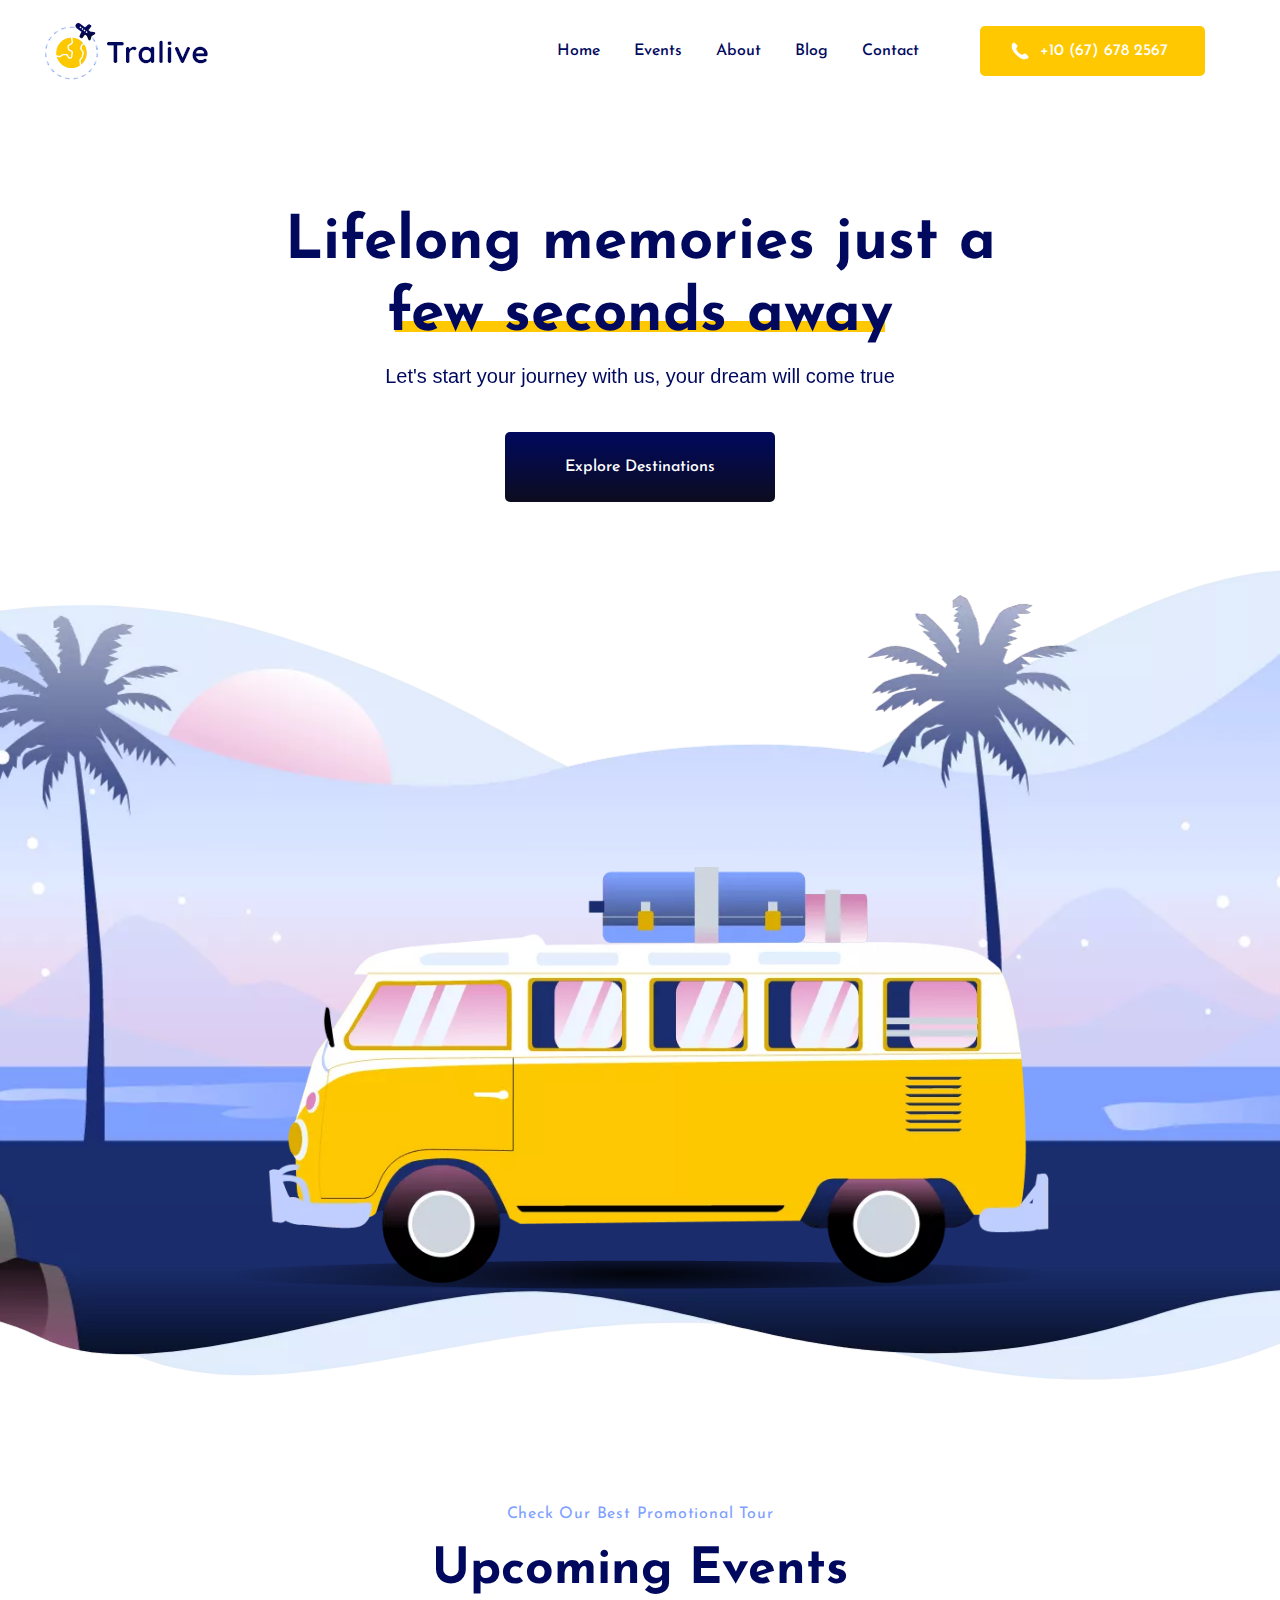
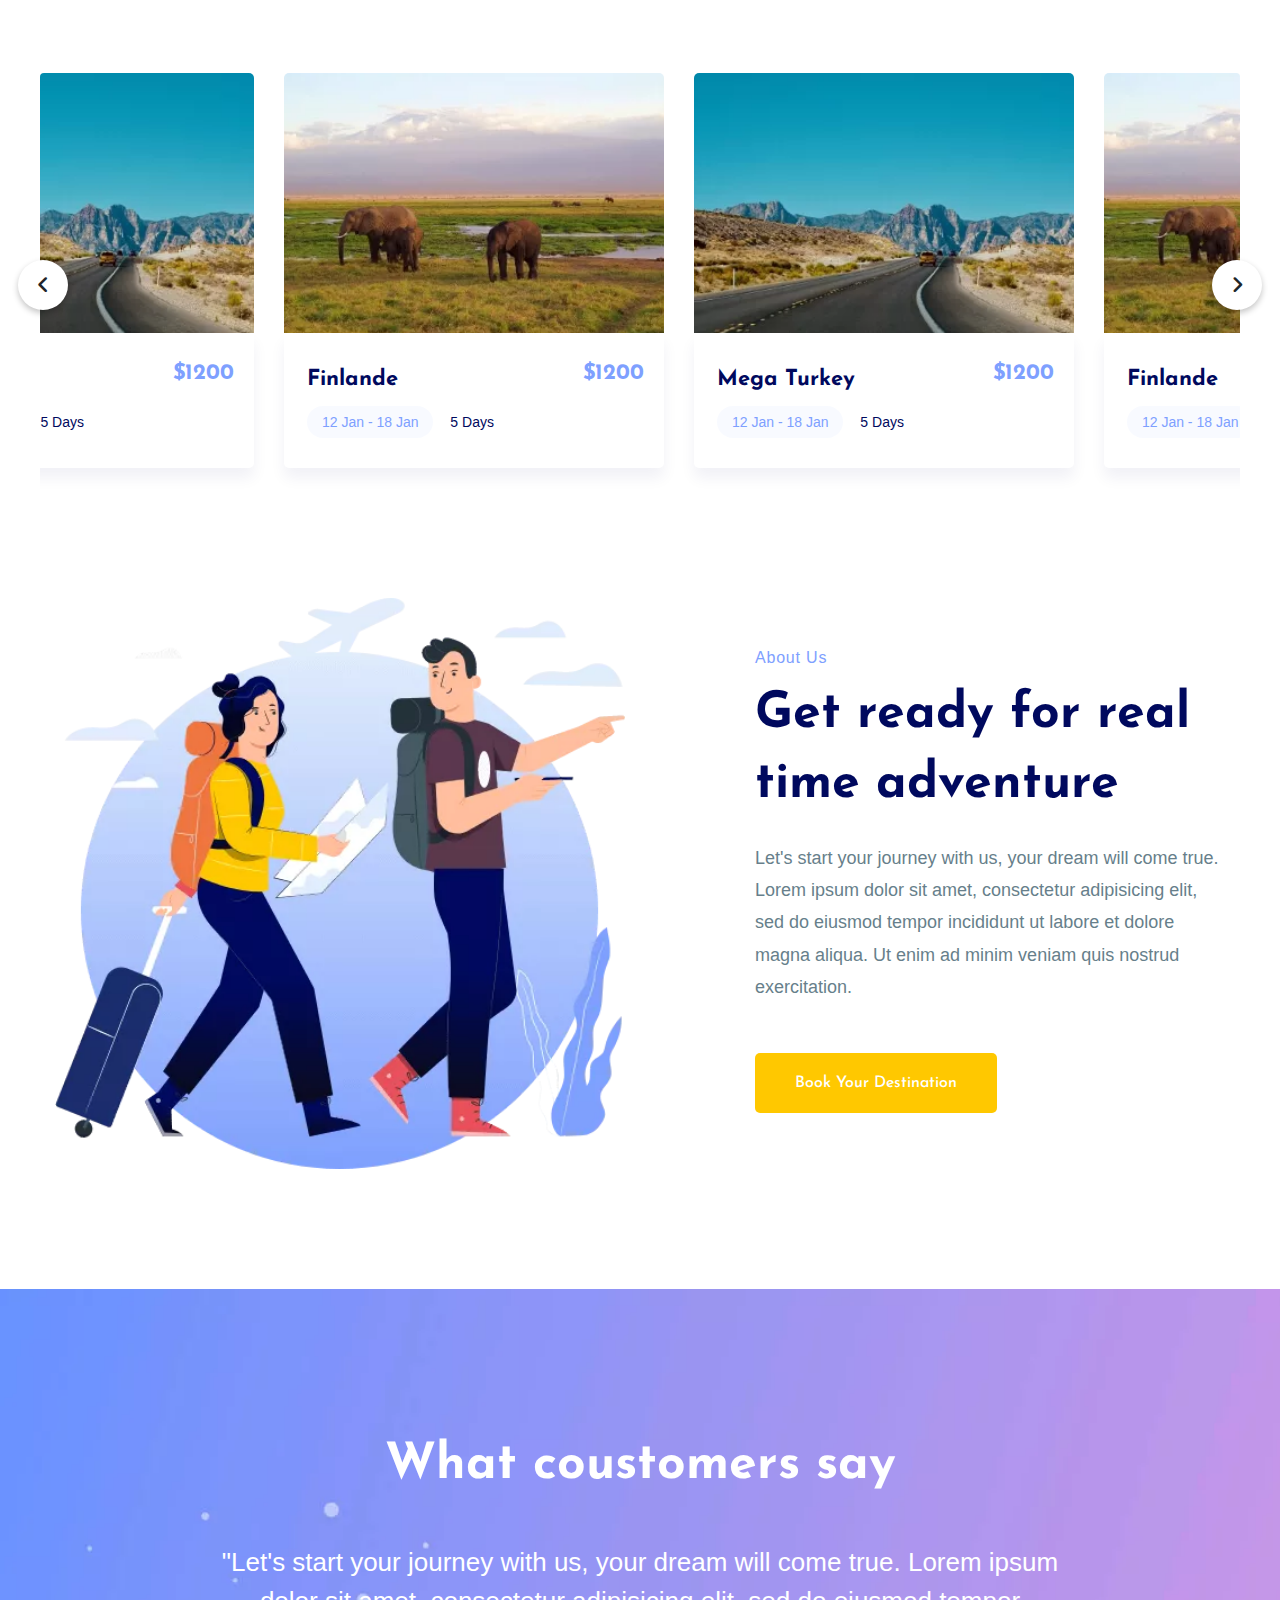
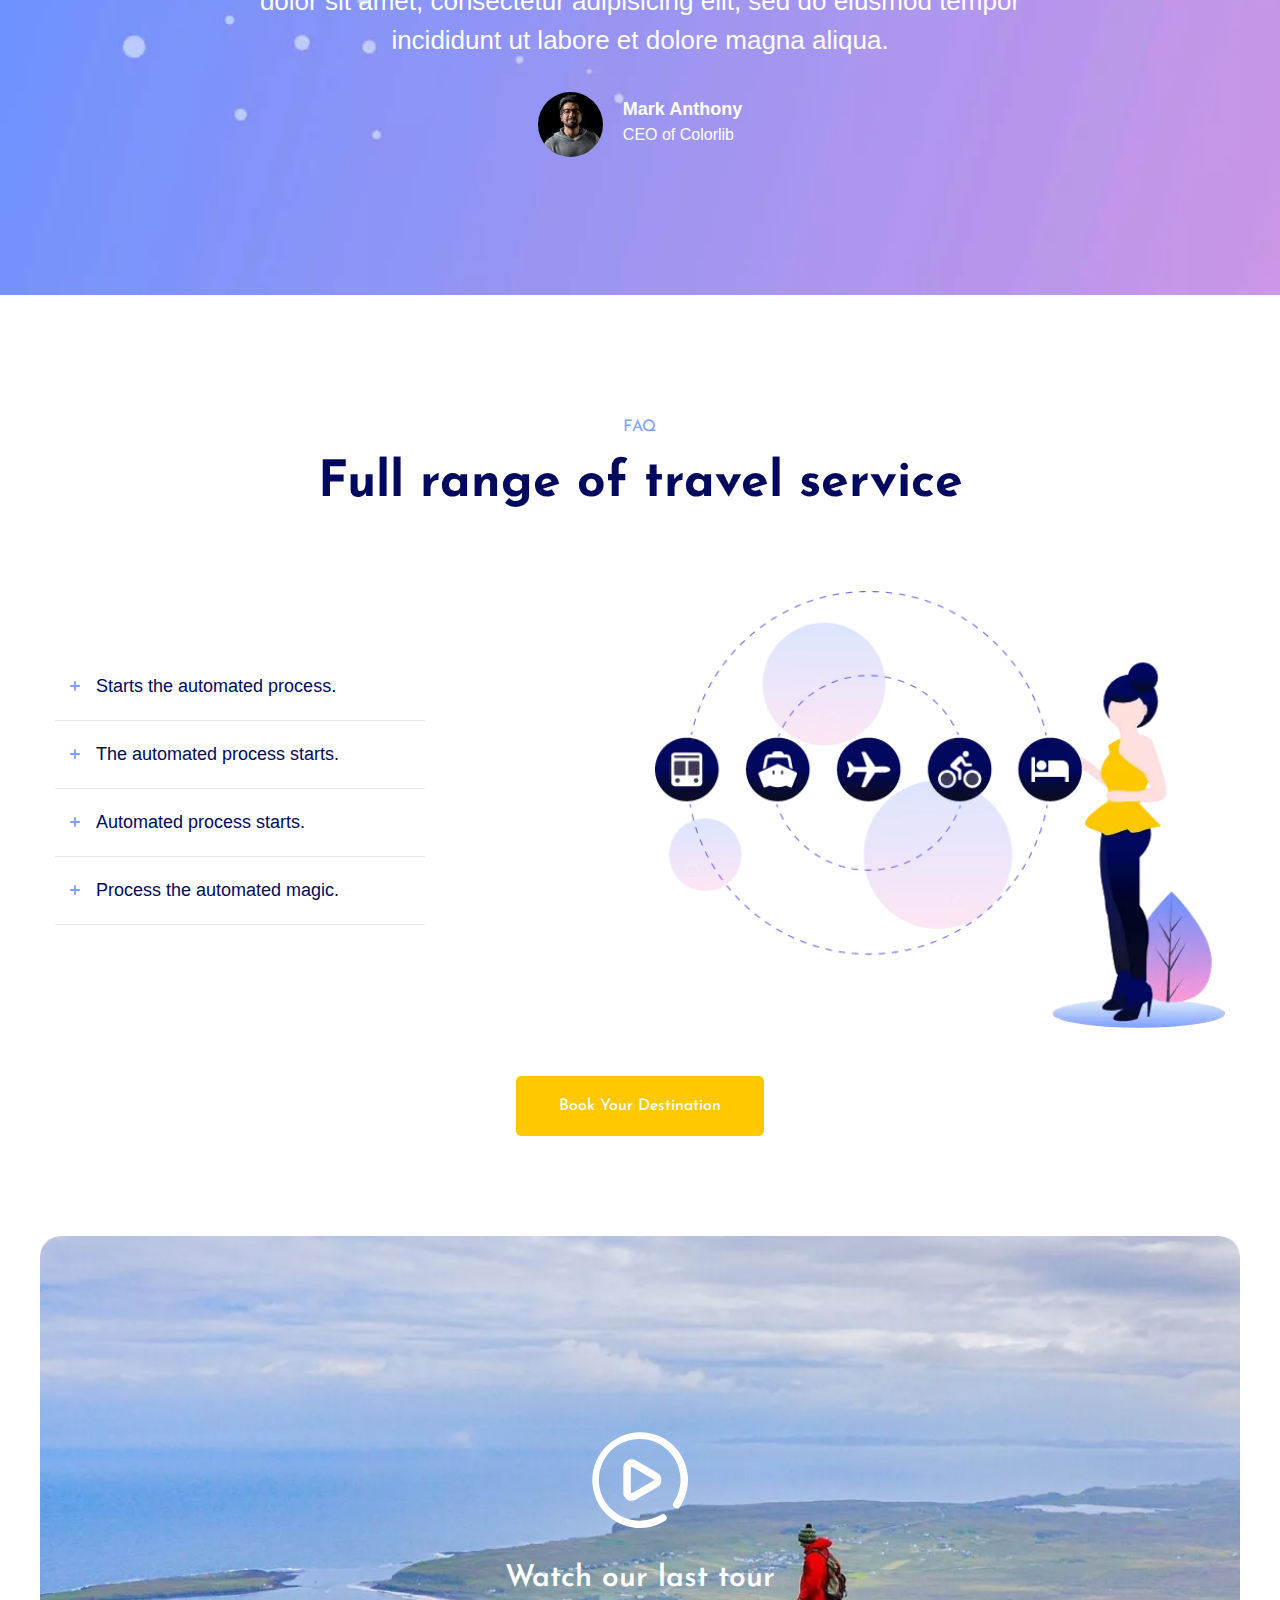
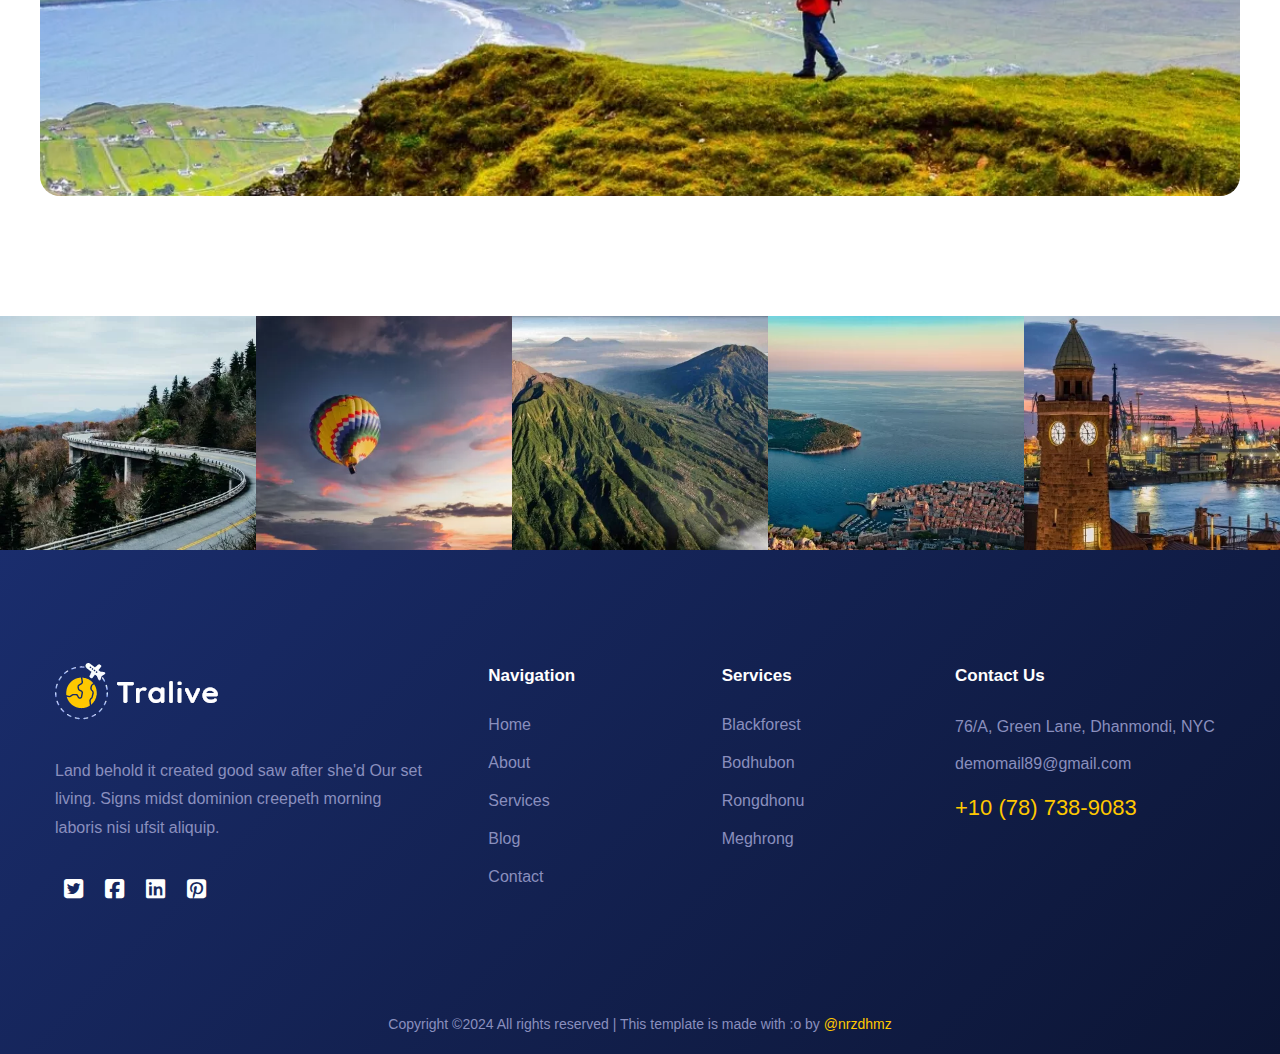
==== commit 74c6fbfc: "Add files via upload" ====
--- a/index.html
+++ b/index.html
@@ -19,7 +19,7 @@
       rel="stylesheet"
     />
     <link rel="stylesheet" href="./assets/scss/main.css" />
-    <title>Portfolio</title>
+    <title>Tralive</title>
   </head>
   <body>
     <div class="mfp-bg"></div>
@@ -51,6 +51,32 @@
           </ul>
         </nav>
       </div>
+      <div class="stickyMenu">
+        <div class="menu" onclick="toggleStickyMenu()">
+          <div class="menutext">MENU</div>
+          <div class="burger">
+            <div class="bar"></div>
+            <div class="bar"></div>
+            <div class="bar"></div>
+          </div>
+        </div>
+        <nav class="padding" id="sticky">
+          <ul class="navigation">
+            <li><a href="./index.html">Home</a></li>
+            <li><a href="./events.html">Events</a></li>
+            <li><a href="./about.html">About</a></li>
+            <li>
+              <a href="./blog.html">Blog</a>
+            </li>
+            <li><a href="./contact.html">Contact</a></li>
+            <li class="buttonHeader">
+              <a href="#" class="headerBtn">
+                <img src="./assets/svg/phone.svg" alt="" />+10 (67) 678 2567</a
+              >
+            </li>
+          </ul>
+        </nav>
+      </div>
     </header>
     <main>
       <section class="hero">
@@ -62,7 +88,14 @@
           <p data-aos="fade-up" data-aos-delay="900" data-aos-duration="600">
             Let's start your journey with us, your dream will come true
           </p>
-          <button class="btn sliderBtn"  data-aos="zoom-in" data-aos-delay="1400" data-aos-duration="500"><div>Explore Destinations</div></button>
+          <button
+            class="btn sliderBtn"
+            data-aos="zoom-in"
+            data-aos-delay="1400"
+            data-aos-duration="500"
+          >
+            <div>Explore Destinations</div>
+          </button>
         </div>
         <div class="slider">
           <div class="container">
@@ -279,7 +312,7 @@
             <div class="collapses padding">
               <a class="collapsible"
                 ><img
-                  src="./assets/svg/plus-svgrepo-com.svg"
+                  src="./assets/svg/plusIcon.svg"
                   class="plus"
                   alt="plus"
                 /><img
@@ -296,7 +329,7 @@
               </div>
               <a class="collapsible"
                 ><img
-                  src="./assets/svg/plus-svgrepo-com.svg"
+                  src="./assets/svg/plusIcon.svg"
                   class="plus"
                   alt="plus"
                 /><img
@@ -313,7 +346,7 @@
               </div>
               <a class="collapsible"
                 ><img
-                  src="./assets/svg/plus-svgrepo-com.svg"
+                  src="./assets/svg/plusIcon.svg"
                   class="plus"
                   alt="plus"
                 /><img
@@ -330,7 +363,7 @@
               </div>
               <a class="collapsible"
                 ><img
-                  src="./assets/svg/plus-svgrepo-com.svg"
+                  src="./assets/svg/plusIcon.svg"
                   class="plus"
                   alt="plus"
                 /><img
@@ -371,7 +404,7 @@
               <div class="videoIcon">
                 <img
                   class="videoImg"
-                  src="./assets/svg/play-butto.svg"
+                  src="./assets/svg/playbutton.svg"
                   alt="play"
                 />
               </div>
@@ -456,11 +489,11 @@
               <h4>Navigation</h4>
               <nav>
                 <ul>
-                  <li><a href="#">Home</a></li>
-                  <li><a href="#">About</a></li>
+                  <li><a href="./index.html">Home</a></li>
+                  <li><a href="./about.html">About</a></li>
                   <li><a href="#">Services</a></li>
-                  <li><a href="#">Blog</a></li>
-                  <li><a href="#">Contact</a></li>
+                  <li><a href="./blog.html">Blog</a></li>
+                  <li><a href="./contact.html">Contact</a></li>
                 </ul>
               </nav>
             </div>
--- a/assets/scss/main.css
+++ b/assets/scss/main.css
@@ -36,6 +36,10 @@
   font-family: "Roboto", sans-serif;
 }
 
+.padding100 {
+  padding-top: 100px;
+}
+
 .container {
   padding: 0 15px;
   width: 100%;
@@ -70,6 +74,8 @@
   display: flex;
   justify-content: space-between;
   align-items: center;
+  position: relative;
+  background-color: #ffffff;
 }
 @media (min-width: 767px) {
   header .headerContainer {
@@ -137,7 +143,7 @@
 header .headerContainer nav .navigation li .dropdown li a {
   padding: 6px 10px !important;
   font-size: 16px;
-  color: #fff;
+  color: #ffffff;
   font-weight: 500;
   transition: all 0.3s ease-out 0s;
 }
@@ -148,7 +154,7 @@
   display: none;
 }
 header .headerContainer nav .navigation li a {
-  color: #00095e;
+  color: #00095E;
   font-weight: 500;
   padding: 39px 2px;
   display: block;
@@ -158,7 +164,7 @@
   position: relative;
 }
 header .headerContainer nav .navigation li a:hover {
-  color: #7ea0ff;
+  color: #7EA0FF;
 }
 header .headerContainer nav .navigation li a:hover::after {
   width: 100%;
@@ -173,24 +179,26 @@
   left: -5px;
   height: 2px;
   transition: all 0.4s ease-out 0s;
-  background: #7ea0ff;
-}
-header .headerContainer nav .navigation li .headerBtn {
+  background: #7EA0FF;
+}
+
+.headerBtn {
   display: flex !important;
   align-items: center !important;
   gap: 5px;
-  color: #fff !important;
+  width: 225px;
+  color: #ffffff !important;
   font-size: 16px !important;
   font-weight: 500 !important;
   border-radius: 5px;
   padding: 13px 30px !important;
-  background: #ffc800;
+  background: #FFC800 !important;
   margin-left: 16px;
 }
-header .headerContainer nav .navigation li .headerBtn::after {
+.headerBtn::after {
   display: none;
 }
-header .headerContainer nav .navigation li .headerBtn img {
+.headerBtn img {
   filter: invert(100%);
   width: 20px;
   height: 20px;
@@ -199,13 +207,81 @@
 
 .fixedHeader {
   position: fixed;
-  top: -100px; /* Initially hide the fixed header off-screen */
+  top: -100px;
   left: 0;
   width: 100%;
   z-index: 9999;
   box-shadow: 0 2px 4px rgba(0, 0, 0, 0.1);
   background-color: #ffffff;
-  transition: top 0.3s ease-in-out; /* Add transition for smooth animation */
+  transition: top 0.3s ease-in-out;
+}
+
+.stickyMenu {
+  background: #4c4c4c;
+  padding: 5px;
+  display: flex;
+  flex-direction: column;
+  position: absolute;
+  width: 100%;
+  z-index: 99999;
+}
+.stickyMenu .navigation {
+  display: flex;
+  flex-direction: column;
+}
+.stickyMenu .navigation li a {
+  display: block;
+  color: #ffffff;
+  padding: 5px 10px;
+  margin: 2px 5px;
+  font-size: 14px;
+  border-radius: 4px;
+}
+@media (min-width: 991px) {
+  .stickyMenu {
+    display: none;
+  }
+}
+.stickyMenu .menu {
+  margin: 5px 5px 6px;
+  border-radius: 4px;
+  display: flex;
+  align-items: center;
+  flex-wrap: nowrap;
+  background-color: #222;
+  padding: 0.438em 0.625em;
+  line-height: 1.125em;
+  position: relative;
+  gap: 5px;
+  align-self: flex-end;
+  cursor: pointer;
+}
+.stickyMenu .menu .menutext {
+  color: #ffffff;
+  display: flex;
+  text-align: center;
+}
+.stickyMenu .menu .burger {
+  z-index: 10000;
+  cursor: pointer;
+  background-color: transparent;
+  transition: 0.3s ease-in-out;
+  display: flex;
+  flex-direction: column;
+  gap: 3px;
+}
+.stickyMenu .menu .burger .bar {
+  width: 18px;
+  height: 1.5px;
+  background-color: #ffffff;
+}
+
+#sticky {
+  display: none;
+}
+
+.stickyMenu.active #sticky {
+  display: flex;
 }
 
 .hero {
@@ -213,6 +289,7 @@
   justify-content: center;
   align-items: center;
   flex-direction: column;
+  background-color: #ffffff;
 }
 .hero .heroContent {
   padding-top: 105px;
@@ -220,7 +297,7 @@
   width: 80%;
 }
 .hero .heroContent h1 {
-  color: #00095e;
+  color: #00095E;
   font-size: 22px;
   font-weight: 700;
   margin-bottom: 1px;
@@ -253,7 +330,7 @@
   position: absolute;
   content: "";
   height: 11px;
-  background: #ffc800;
+  background: #FFC800;
   width: 97%;
   display: inline-block;
   top: 58%;
@@ -265,7 +342,7 @@
 }
 .hero .heroContent p {
   font-size: 20px;
-  color: #00095e;
+  color: #00095E;
   margin-bottom: 40px;
   font-weight: 400;
   line-height: 1.6;
@@ -325,11 +402,11 @@
   }
 }
 .btn {
-  background: #ffc800;
+  background: #FFC800;
   font-family: "Roboto", sans-serif;
   text-transform: inherit !important;
   padding: 30px 43px;
-  color: #fff !important;
+  color: #ffffff !important;
   cursor: pointer;
   display: inline-block;
   font-size: 16px !important;
@@ -346,6 +423,7 @@
 .btn div {
   position: relative;
   z-index: 9999;
+  color: #fff;
 }
 .btn::before {
   content: "";
@@ -365,7 +443,7 @@
   border-radius: 0px;
 }
 .btn:hover::before {
-  transform: scaleY(1);
+  transform: scaleY(1.03);
   z-index: 10;
 }
 
@@ -374,7 +452,7 @@
   padding: 35px 60px;
 }
 .sliderBtn:hover::before {
-  background: #ffc800;
+  background: #FFC800;
 }
 
 .container {
@@ -424,7 +502,7 @@
   position: absolute;
   text-align: center;
   line-height: 50px;
-  background: #fafafa;
+  background: #ffffff;
   border-radius: 50%;
   box-shadow: 0 3px 6px rgba(0, 0, 0, 0.23);
   transform: translateY(-50%);
@@ -471,7 +549,7 @@
 .container .events .wrapper .carousel .card {
   scroll-snap-align: start;
   margin-bottom: 30px !important;
-  background: #fff;
+  background: #ffffff;
   cursor: pointer;
   flex-direction: column;
 }
@@ -545,6 +623,7 @@
   display: flex;
   justify-content: center;
   padding-bottom: 120px;
+  background-color: #ffffff;
 }
 .about .container {
   display: flex;
@@ -680,7 +759,7 @@
   font-size: 29px;
   margin-bottom: 20px;
   font-weight: 700;
-  color: #fff;
+  color: #ffffff;
 }
 @media (min-width: 575px) {
   .testimonial .container .itemPerson .testimonialTop h2 {
@@ -704,7 +783,7 @@
   line-height: 1.5;
   margin-bottom: 32px;
   font-size: 15px;
-  color: #fff;
+  color: #ffffff;
   font-weight: 400;
   padding: 0px;
   margin-bottom: 30px;
@@ -737,7 +816,7 @@
 }
 .testimonial .container .itemPerson .testimonialPerson .personText span {
   font-family: "Roboto", sans-serif;
-  color: #fff;
+  color: #ffffff;
   font-size: 26px;
   font-weight: 600;
   text-align: left;
@@ -748,7 +827,7 @@
   }
 }
 .testimonial .container .itemPerson .testimonialPerson .personText p {
-  color: #fff;
+  color: #ffffff;
   width: 100%;
   font-weight: 500;
   line-height: 1.5;
@@ -795,7 +874,7 @@
   margin-bottom: 29px;
 }
 footer .container .footerTop .footerFirst .footerFirstTop p {
-  color: #8a8fbe;
+  color: #8A8FBE;
   font-size: 16px;
   margin-bottom: 21px;
   line-height: 1.8;
@@ -815,7 +894,7 @@
   display: flex;
 }
 footer .container .footerTop .footerFirst nav ul a {
-  color: #fff;
+  color: #ffffff;
   font-size: 22px;
   display: inline-block;
   text-align: center;
@@ -826,7 +905,7 @@
 }
 footer .container .footerTop .footerMiddle h4 {
   font-family: "Roboto", sans-serif;
-  color: #fff;
+  color: #ffffff;
   font-size: 17px;
   margin-bottom: 25px;
   font-weight: 700;
@@ -840,10 +919,10 @@
 }
 footer .container .footerTop .footerMiddle nav ul li:hover a {
   text-decoration: underline;
-  color: #fff;
+  color: #ffffff;
 }
 footer .container .footerTop .footerMiddle nav ul li a {
-  color: #8a8fbe;
+  color: #8A8FBE;
   font-weight: 400;
   font-size: 16px;
   -webkit-text-decoration: underline transparent;
@@ -907,7 +986,7 @@
   }
 }
 footer .container .footerTop .footerLast .footerTitle h4 {
-  color: #fff;
+  color: #ffffff;
   font-size: 17px;
   margin-bottom: 28px;
   font-weight: 700;
@@ -955,6 +1034,7 @@
   padding-bottom: 100px;
   display: flex;
   justify-content: center;
+  background-color: #ffffff;
 }
 .faq .container {
   display: flex;
@@ -1051,12 +1131,12 @@
 }
 .faq .container .faqBottom .collapses .collapsible {
   background-color: transparent;
-  color: #010A44;
+  color: #00095E;
   font-size: 16px;
   padding: 20px 15px 20px 41px;
   display: block;
   text-decoration: none;
-  border-bottom: 1px solid #EFEFEF !important;
+  border-bottom: 1px solid #ebebeb !important;
   font-size: 18px;
   cursor: pointer;
   position: relative;
@@ -1097,6 +1177,7 @@
   display: flex;
   justify-content: center;
   position: relative;
+  background-color: #ffffff;
 }
 .video iframe {
   position: absolute;
@@ -1139,7 +1220,7 @@
   cursor: pointer;
 }
 .video .container .videoContainer .videoContent h3 {
-  color: #fff;
+  color: #ffffff;
   font-weight: 600;
   font-size: 30px;
 }
@@ -1191,12 +1272,24 @@
 .sample-slider .swiper-slide .insta {
   position: absolute;
   width: 40px;
-  top: 45%;
-  left: 45%;
+  top: 40%;
+  left: 40%;
   z-index: 999;
   opacity: 0;
   transition: 0.6s;
   transform: translateY(-15px);
+}
+@media (min-width: 575px) {
+  .sample-slider .swiper-slide .insta {
+    top: 43%;
+    left: 43%;
+  }
+}
+@media (min-width: 767px) {
+  .sample-slider .swiper-slide .insta {
+    top: 42%;
+    left: 42%;
+  }
 }
 
 .eventsTop {
@@ -1207,6 +1300,7 @@
   display: flex;
   justify-content: center;
   align-items: center;
+  background-color: #ffffff;
 }
 @media (min-width: 575px) {
   .eventsTop {
@@ -1219,7 +1313,7 @@
   }
 }
 .eventsTop .container h2 {
-  color: #fff;
+  color: #ffffff;
   font-size: 60px;
   display: block;
   font-weight: 700;
@@ -1233,7 +1327,6 @@
 
 .aboutBg {
   background-image: url(../img/h1_hero4.jpg.webp);
-  margin-bottom: 100px;
 }
 
 .contactTop {
@@ -1252,9 +1345,9 @@
   position: absolute;
   text-align: center;
   line-height: 50px;
-  background: #fafafa;
+  background: #f7f7f7;
   border-radius: 50%;
-  box-shadow: 0 3px 6px rgba(0, 0, 0, 0.23);
+  box-shadow: 0 3px 6px rgba(0, 0, 0, 0.05);
   transform: translateY(-50%);
   transition: transform 0.1s linear;
   display: none;
@@ -1418,7 +1511,7 @@
   border-radius: 10px;
 }
 .blogTop .container .heroCard h2 {
-  color: #fff;
+  color: #ffffff;
   font-size: 60px;
   display: block;
   font-weight: 700;
@@ -1434,7 +1527,7 @@
   z-index: 999;
 }
 .blogTop .container .heroCard .heroContent p {
-  color: white;
+  color: #ffffff;
   font-size: 14px;
   font-weight: 500;
   padding: 0;
@@ -1443,7 +1536,7 @@
   display: flex;
 }
 .blogTop .container .heroCard .heroContent p a {
-  color: #fff;
+  color: #ffffff;
   background: rgba(255, 255, 255, 0.3);
   font-size: 14px;
   display: inline-block;
@@ -1458,7 +1551,7 @@
 .blogTop .container .heroCard .heroContent span {
   font-size: 34px;
   font-weight: 600;
-  color: #fff;
+  color: #ffffff;
 }
 
 .blogTop {
@@ -1471,6 +1564,7 @@
   align-items: center;
   padding-top: 120px;
   padding-bottom: 100px;
+  background-color: #ffffff;
 }
 .plan .container {
   display: flex;
@@ -1503,7 +1597,7 @@
   font-weight: 700;
   line-height: 1.4;
   margin-bottom: 22px;
-  color: #00095e;
+  color: #00095E;
 }
 @media (min-width: 575px) {
   .plan .container .days .day h2 {
@@ -1531,7 +1625,7 @@
   }
 }
 .plan .container .days .day p {
-  color: #677f8b;
+  color: #677F8B;
   font-size: 18px;
   font-weight: 400;
   line-height: 1.5;
@@ -1540,6 +1634,7 @@
 .map {
   display: none;
   justify-content: center;
+  background-color: #ffffff;
 }
 @media (min-width: 576px) {
   .map {
@@ -1564,6 +1659,7 @@
   display: flex;
   justify-content: center;
   padding-bottom: 100px;
+  background-color: #ffffff;
 }
 .contact .container {
   display: flex;
@@ -1593,7 +1689,7 @@
 }
 .contact .container .form .formPadding {
   padding: 0.375rem 0.75rem;
-  border: 1px solid #e5e6e9;
+  border: 1px solid #e6e6e6;
   border-radius: 0px;
   height: 48px;
   padding-left: 18px;
@@ -1601,7 +1697,7 @@
   background: transparent;
   transition: border-color 0.15s ease-in-out, box-shadow 0.15s ease-in-out;
   line-height: 1.5;
-  color: #495057;
+  color: #677F8B;
 }
 .contact .container .form .formPadding::-moz-placeholder {
   font-weight: 300;
@@ -1684,7 +1780,7 @@
   height: 100%;
 }
 .contact .container .form .left form .message-input .contactBtn {
-  background: #fff;
+  background: #ffffff;
   color: #7EA0FF !important;
   display: inline-block;
   padding: 22px 44px;
@@ -1702,7 +1798,7 @@
 }
 .contact .container .form .left form .message-input .contactBtn:hover {
   background-color: #7EA0FF;
-  color: white !important;
+  color: #ffffff !important;
 }
 .contact .container .form .right {
   width: 100%;
@@ -1730,9 +1826,9 @@
 .contact .container .form .right .media .mediaBody h3 {
   margin-bottom: 0;
   font-size: 16px;
-  color: #2a2a2a;
+  color: #212529;
   font-weight: 500;
 }
 .contact .container .form .right .media .mediaBody p {
-  color: #8a8a8a;
+  color: #677F8B;
 }/*# sourceMappingURL=main.css.map */